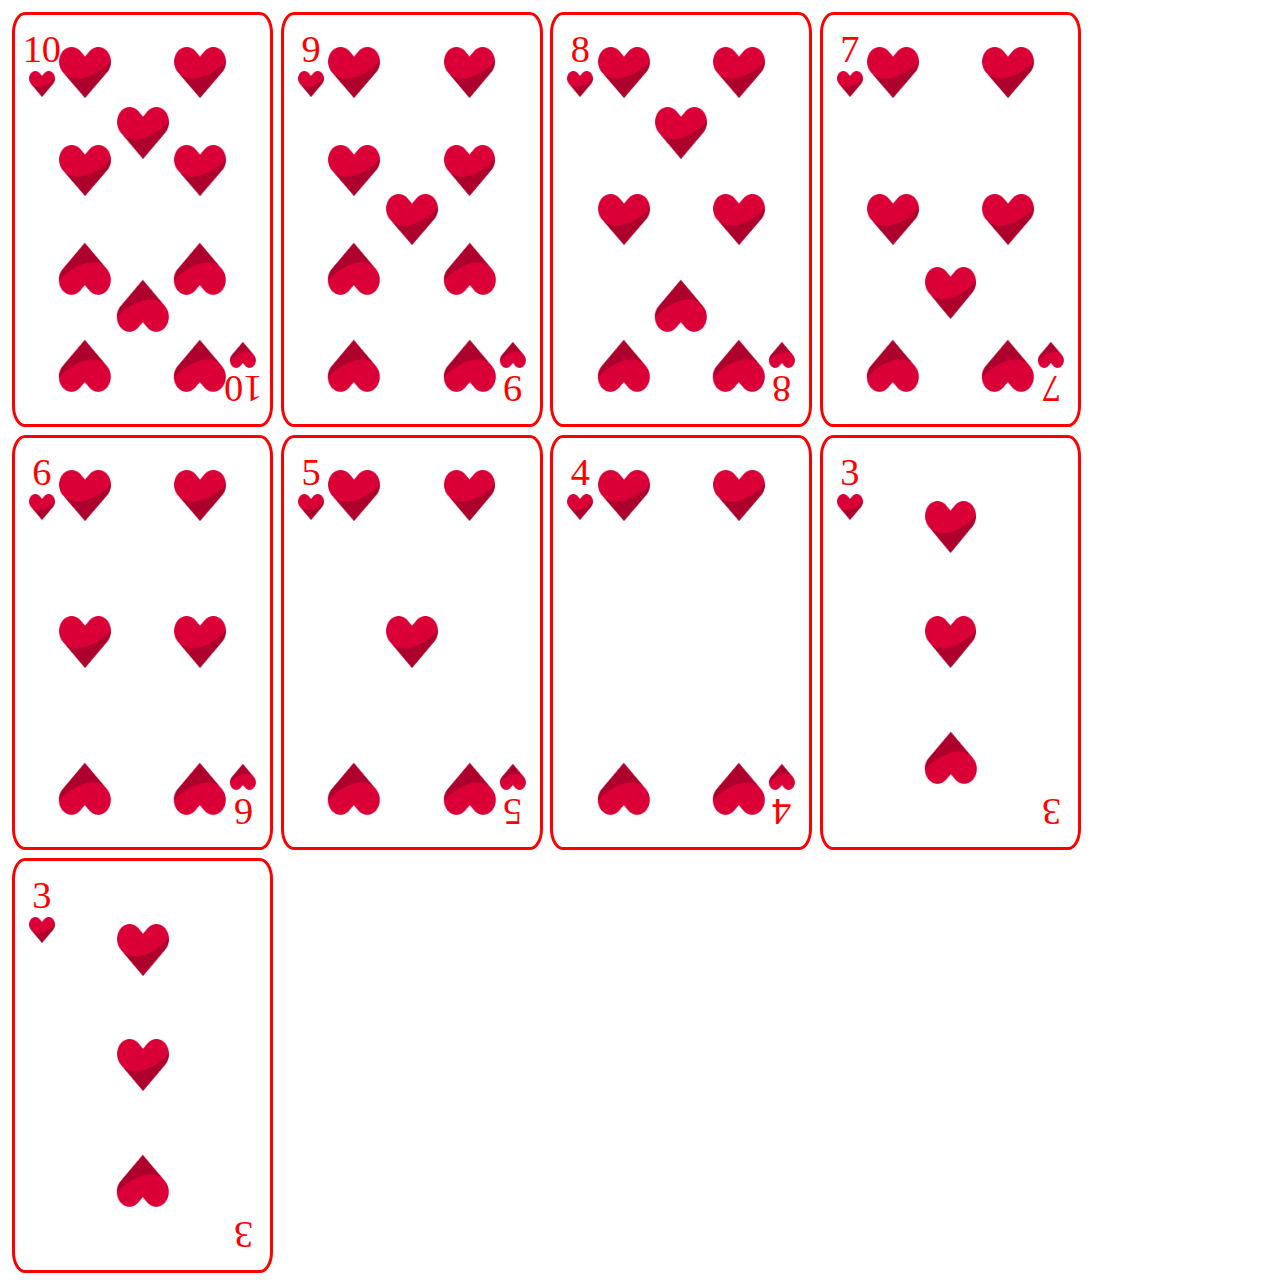
==== Index.html @ 8c47fc61 "first Commit" ====
<!DOCTYPE html>
<html lang="en">
  <head>
    <meta charset="UTF-8" />
    <meta name="viewport" content="width=device-width, initial-scale=1.0" />
    <link rel="stylesheet" href="Style.css" />
    <title>cartas</title>
  </head>
  <body>
    <section class="heartsuitSection">
      <section class="heartsuit10 cardContainer">
        <section class="firstColumn">
          <p class="cardNumber">10</p><img class="hearts" src="/images/hearts.png" alt="heart" />
        </section>
        <section class="secndColumn">
          <img class="hearts" src="/images/hearts.png" alt="heart" />
          <img class="hearts" src="/images/hearts.png" alt="heart" />
          <img class="hearts itensUpsideDown" src="/images/hearts.png" alt="heart" />
          <img class="hearts itensUpsideDown" src="/images/hearts.png" alt="heart" />
        </section>
        <section class="thirdColumn">
          <img class="hearts" src="/images/hearts.png" alt="heart" />
          <img class="hearts itensUpsideDown" src="/images/hearts.png" alt="heart" />
        </section>
        <section class="fourtColumn">
          <img class="hearts" src="/images/hearts.png" alt="heart" />
          <img class="hearts" src="/images/hearts.png" alt="heart" />
          <img class="hearts itensUpsideDown" src="/images/hearts.png" alt="heart" />
          <img class="hearts itensUpsideDown" src="/images/hearts.png" alt="heart" />
        </section>
        <section class="fifthColumn">
          <p class="cardNumber itensUpsideDown">10</p>  <img class="hearts itensUpsideDown" src="/images/hearts.png" alt="heart" />
        </section>
      </section>

      <section class="heartsuit9 cardContainer">
        <section class="firstColumn">
          <p class="cardNumber">9</p><img class="hearts" src="/images/hearts.png" alt="heart" />
        </section>
        <section class="secndColumn">
          <img class="hearts" src="/images/hearts.png" alt="heart" />
          <img class="hearts" src="/images/hearts.png" alt="heart" />
          <img class="hearts itensUpsideDown" src="/images/hearts.png" alt="heart" />
          <img class="hearts itensUpsideDown" src="/images/hearts.png" alt="heart" />
        </section>
        <section class="thirdColumn">
          <img class="hearts" src="/images/hearts.png" alt="heart" />
        </section>
        <section class="fourtColumn">
          <img class="hearts" src="/images/hearts.png" alt="heart" />
          <img class="hearts" src="/images/hearts.png" alt="heart" />
          <img class="hearts itensUpsideDown" src="/images/hearts.png" alt="heart" />
          <img class="hearts itensUpsideDown" src="/images/hearts.png" alt="heart" />
        </section>
        <section class="fifthColumn">
          <p class="cardNumber itensUpsideDown">9</p>
          <img class="hearts itensUpsideDown" src="/images/hearts.png" alt="heart" />
        </section>
      </section>

      <section class="heartsuit8 cardContainer">
        <section class="firstColumn">
          <p class="cardNumber">8</p><img class="hearts" src="/images/hearts.png" alt="heart" />
        </section>
        <section class="secndColumn">
          <img class="hearts" src="/images/hearts.png" alt="heart" />
          <img class="hearts" src="/images/hearts.png" alt="heart" />
          <img class="hearts itensUpsideDown" src="/images/hearts.png" alt="heart" />
        </section>
        <section class="thirdColumn">
          <img class="hearts" src="/images/hearts.png" alt="heart" />
          <img class="hearts itensUpsideDown" src="/images/hearts.png" alt="heart" />
        </section>
        <section class="fourtColumn">
          <img class="hearts" src="/images/hearts.png" alt="heart" />
          <img class="hearts" src="/images/hearts.png" alt="heart" />
          <img class="hearts itensUpsideDown" src="/images/hearts.png" alt="heart" />
        </section>
        <section class="fifthColumn">
          <p class="cardNumber itensUpsideDown">8</p>
          <img class="hearts itensUpsideDown" src="/images/hearts.png" alt="heart" />
        </section>
      </section>

      <section class="heartsuit7 cardContainer">
        <section class="firstColumn">
          <p class="cardNumber">7</p>
          <img class="hearts" src="/images/hearts.png" alt="heart" />
        </section>
        <section class="secndColumn">
          <img class="hearts" src="/images/hearts.png" alt="heart" />
          <img class="hearts" src="/images/hearts.png" alt="heart" />
          <img class="hearts itensUpsideDown" src="/images/hearts.png" alt="heart" />
        </section>
        <section class="thirdColumn">
          <div class="whiteSpacer"></div>
          <img class="hearts" src="/images/hearts.png" alt="heart" />
        </section>
        <section class="fourtColumn">
          <img class="hearts" src="/images/hearts.png" alt="heart" />
          <img class="hearts" src="/images/hearts.png" alt="heart" />
          <img class="hearts itensUpsideDown" src="/images/hearts.png" alt="heart" />
        </section>
        <section class="fifthColumn">
          <p class="cardNumber itensUpsideDown">7</p>
          <img class="hearts itensUpsideDown" src="/images/hearts.png" alt="heart" />
        </section>
      </section>

      <section class="heartsuit6 cardContainer">
        <section class="firstColumn">
          <p class="cardNumber">6</p>
          <img class="hearts" src="/images/hearts.png" alt="heart" />
        </section>
        <section class="secndColumn">
          <img class="hearts" src="/images/hearts.png" alt="heart" />
          <img class="hearts" src="/images/hearts.png" alt="heart" />
          <img class="hearts itensUpsideDown" src="/images/hearts.png" alt="heart" />
        </section>
        <section class="thirdColumn"></section>
        <section class="fourtColumn">
          <img class="hearts" src="/images/hearts.png" alt="heart" />
          <img class="hearts" src="/images/hearts.png" alt="heart" />
          <img class="hearts itensUpsideDown" src="/images/hearts.png" alt="heart" />
        </section>
        <section class="fifthColumn">
          <p class="cardNumber itensUpsideDown">6</p>
          <img class="hearts itensUpsideDown" src="/images/hearts.png" alt="heart" />
        </section>
      </section>

      <section class="heartsuit5 cardContainer">
        <section class="firstColumn">
          <p class="cardNumber">5</p>
          <img class="hearts" src="/images/hearts.png" alt="heart" />
        </section>
        <section class="secndColumn">
          <img class="hearts" src="/images/hearts.png" alt="heart" />
          <img class="hearts itensUpsideDown" src="/images/hearts.png" alt="heart" />
        </section>
        <section class="thirdColumn">
          <img class="hearts" src="/images/hearts.png" alt="heart" />
        </section>
        <section class="fourtColumn">
          <img class="hearts" src="/images/hearts.png" alt="heart" />
          <img class="hearts itensUpsideDown" src="/images/hearts.png" alt="heart" />
        </section>
        <section class="fifthColumn">
          <p class="cardNumber itensUpsideDown">5</p>
          <img class="hearts itensUpsideDown" src="/images/hearts.png" alt="heart" />
        </section>
      </section>

      <section class="heartsuit4 cardContainer">
        <section class="firstColumn">
          <p class="cardNumber">4</p>
          <img class="hearts" src="/images/hearts.png" alt="heart" />
        </section>
        <section class="secndColumn">
          <img class="hearts" src="/images/hearts.png" alt="heart" />
          <img class="hearts itensUpsideDown" src="/images/hearts.png" alt="heart" />
        </section>
        <section class="thirdColumn">
        </section>
        <section class="fourtColumn">
          <img class="hearts" src="/images/hearts.png" alt="heart" />
          <img class="hearts itensUpsideDown" src="/images/hearts.png" alt="heart" />
        </section>
        <section class="fifthColumn">
          <p class="cardNumber itensUpsideDown">4</p>
          <img class="hearts itensUpsideDown" src="/images/hearts.png" alt="heart" />
        </section>
      </section>

      <section class="heartsuit3 cardContainer">
        <section class="firstColumn">
          <p class="cardNumber">3</p>
          <img class="hearts" src="/images/hearts.png" alt="heart" />
        </section>
        <section class="secndColumn"></section>
        <section class="thirdColumn">
          <img class="hearts" src="/images/hearts.png" alt="heart" />
          <img class="hearts" src="/images/hearts.png" alt="heart" />
          <img class="hearts itensUpsideDown" src="/images/hearts.png" alt="heart" />
        </section>
        <section class="fourtColumn"></section>
        <section class="fifthColumn">
          <p class="cardNumber itensUpsideDown">3</p>
        </section>
      </section>

      <section class="heartsuit3.help cardContainer">

        <section class="firstColumn">
          <p class="cardNumber">3</p>
          <img class="hearts" src="/images/hearts.png" alt="heart" />
        </section>
        <section class="secndColumn"></section>
        <section class="thirdColumn">
          <img class="hearts" src="/images/hearts.png" alt="heart" />
          <img class="hearts" src="/images/hearts.png" alt="heart" />
          <img class="hearts itensUpsideDown" src="/images/hearts.png" alt="heart" />
        </section>
        <section class="fourtColumn"></section>
        <section class="fifthColumn">
          <p class="cardNumber itensUpsideDown">3</p>
        </section>






      </section>
      

    </section>
  </body>
</html>
---- Style.css ----
:root{
    --cartaHeight: 30vw;
    --cartaWidth: 18vw;
}

p.cardNumber{
    font-size: 3vw;
    color: red;
    margin: 0;
}


.hearts{
width: 90%;
}

.itensUpsideDown{
    transform: rotate(180deg);
}

.heartsuitSection{
    display: flex;
    flex-wrap: wrap;
}
.whiteSpacer{
    width: 90;
}

section.cardContainer{
    padding: 1%;
    display: flex;
    margin: 0.3vw;
    flex-direction: row;
    background-color: rgb(255, 255, 255);
    border: 3px solid red;
    height: var(--cartaHeight);
    width: var(--cartaWidth);
    border-radius: 5%;
}

.firstColumn{
    display: flex;
    align-items: center;
    flex-direction: column;
    height: var(--cartaHeight);
    width: 12.5%;
}

.secndColumn{
    display: flex;
    flex-direction: column;
    align-items: center;
    justify-content: space-between;
    align-self: center;
    height: 90%;
    width: 25%;
}
.thirdColumn{
    display: flex;
    align-items: center;
    flex-direction: column;
    justify-content: space-around;
    align-self: center;
    height: 90%;
    width: 25%;
}

.fourtColumn{
    display: flex;
    align-items: center;
    flex-direction: column;
    justify-content: space-between;
    align-self: center;
    height: 90%;
    width: 25%;
}
.fifthColumn{
    display: flex;
    align-items: center;
    flex-direction: column-reverse;
    
    width: 12.5%;
}
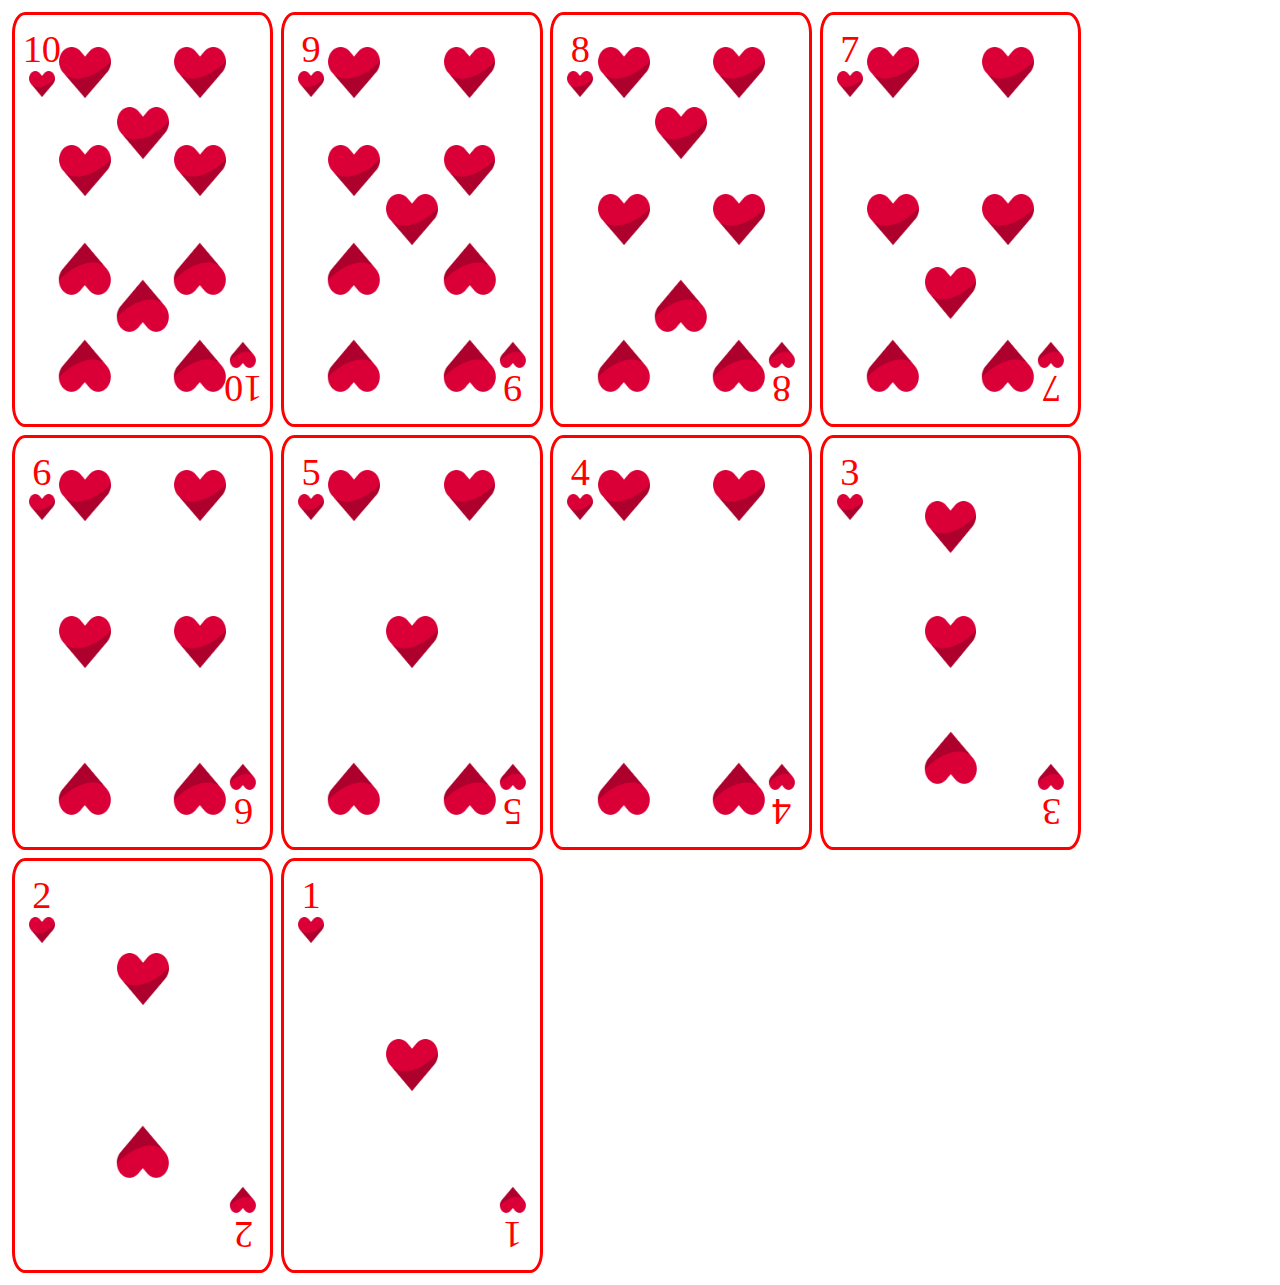
==== commit cc863f9e: "all herts number cards done" ====
--- a/Index.html
+++ b/Index.html
@@ -173,6 +173,7 @@
       </section>
 
       <section class="heartsuit3 cardContainer">
+
         <section class="firstColumn">
           <p class="cardNumber">3</p>
           <img class="hearts" src="/images/hearts.png" alt="heart" />
@@ -186,33 +187,43 @@
         <section class="fourtColumn"></section>
         <section class="fifthColumn">
           <p class="cardNumber itensUpsideDown">3</p>
-        </section>
-      </section>
-
-      <section class="heartsuit3.help cardContainer">
-
-        <section class="firstColumn">
-          <p class="cardNumber">3</p>
+          <img class="hearts itensUpsideDown" src="/images/hearts.png" alt="heart" />
+        </section>
+
+      </section>
+
+      <section class="heartsuit2 cardContainer">
+        <section class="firstColumn">
+          <p class="cardNumber">2</p>
           <img class="hearts" src="/images/hearts.png" alt="heart" />
         </section>
         <section class="secndColumn"></section>
         <section class="thirdColumn">
           <img class="hearts" src="/images/hearts.png" alt="heart" />
-          <img class="hearts" src="/images/hearts.png" alt="heart" />
           <img class="hearts itensUpsideDown" src="/images/hearts.png" alt="heart" />
         </section>
         <section class="fourtColumn"></section>
         <section class="fifthColumn">
-          <p class="cardNumber itensUpsideDown">3</p>
-        </section>
-
-
-
-
-
-
-      </section>
-      
+          <p class="cardNumber itensUpsideDown">2</p>
+          <img class="hearts itensUpsideDown" src="/images/hearts.png" alt="heart" />
+        </section>
+      </section>
+
+      <section class="heartsuit1 cardContainer">
+        <section class="firstColumn">
+          <p class="cardNumber">1</p>
+          <img class="hearts" src="/images/hearts.png" alt="heart" />
+        </section>
+        <section class="secndColumn"></section>
+        <section class="thirdColumn">
+          <img class="hearts" src="/images/hearts.png" alt="heart" />
+        </section>
+        <section class="fourtColumn"></section>
+        <section class="fifthColumn">
+          <p class="cardNumber itensUpsideDown">1</p>
+          <img class="hearts itensUpsideDown" src="/images/hearts.png" alt="heart" />
+        </section>
+      </section>
 
     </section>
   </body>
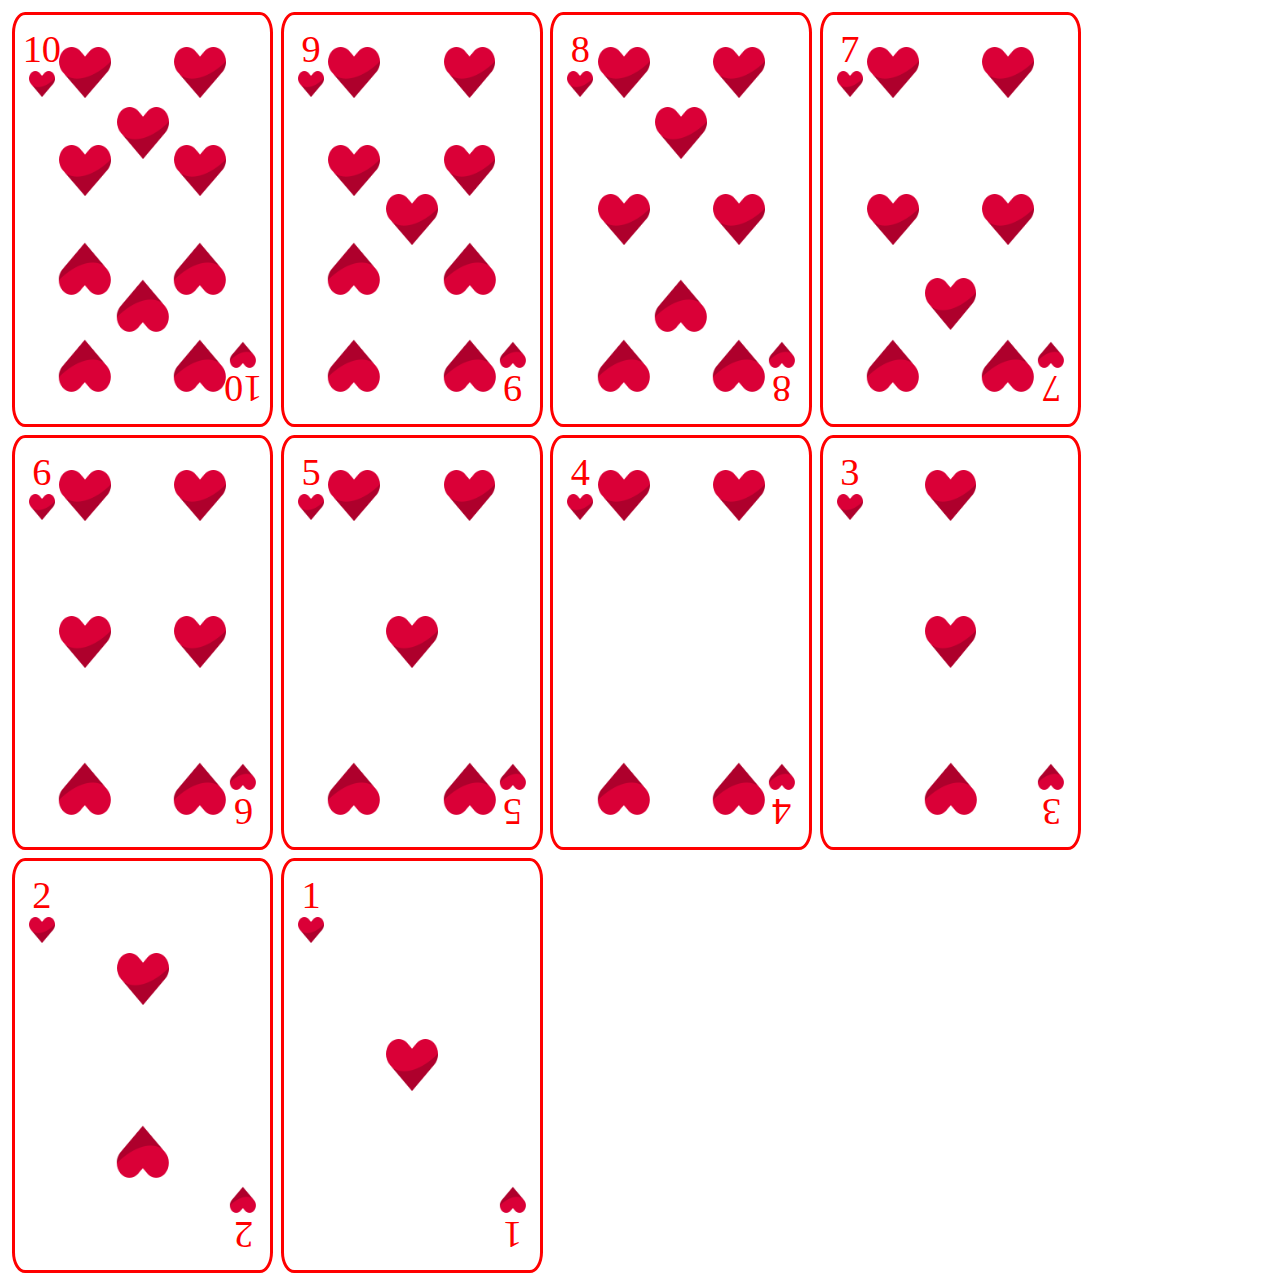
==== commit c383e357: "aplied data" ====
--- a/Index.html
+++ b/Index.html
@@ -93,8 +93,7 @@
           <img class="hearts itensUpsideDown" src="/images/hearts.png" alt="heart" />
         </section>
         <section class="thirdColumn">
-          <div class="whiteSpacer"></div>
-          <img class="hearts" src="/images/hearts.png" alt="heart" />
+          <img class="hearts" data-specialHeart="1" src="/images/hearts.png" alt="heart" />
         </section>
         <section class="fourtColumn">
           <img class="hearts" src="/images/hearts.png" alt="heart" />
@@ -179,7 +178,7 @@
           <img class="hearts" src="/images/hearts.png" alt="heart" />
         </section>
         <section class="secndColumn"></section>
-        <section class="thirdColumn">
+        <section class="thirdColumn" data-specialColumn="1">
           <img class="hearts" src="/images/hearts.png" alt="heart" />
           <img class="hearts" src="/images/hearts.png" alt="heart" />
           <img class="hearts itensUpsideDown" src="/images/hearts.png" alt="heart" />
--- a/Style.css
+++ b/Style.css
@@ -23,7 +23,8 @@
     flex-wrap: wrap;
 }
 .whiteSpacer{
-    width: 90;
+    width: 90%;
+    opacity: 0;
 }
 
 section.cardContainer{
@@ -55,6 +56,7 @@
     height: 90%;
     width: 25%;
 }
+
 .thirdColumn{
     display: flex;
     align-items: center;
@@ -63,6 +65,15 @@
     align-self: center;
     height: 90%;
     width: 25%;
+}
+section.thirdColumn>img[data-specialHeart="1"]{
+    position: relative;
+    top: 24.5%;
+}
+
+section[data-specialColumn="1"]{
+    display: flex;
+    justify-content: space-between;
 }
 
 .fourtColumn{
@@ -78,6 +89,5 @@
     display: flex;
     align-items: center;
     flex-direction: column-reverse;
-    
     width: 12.5%;
 }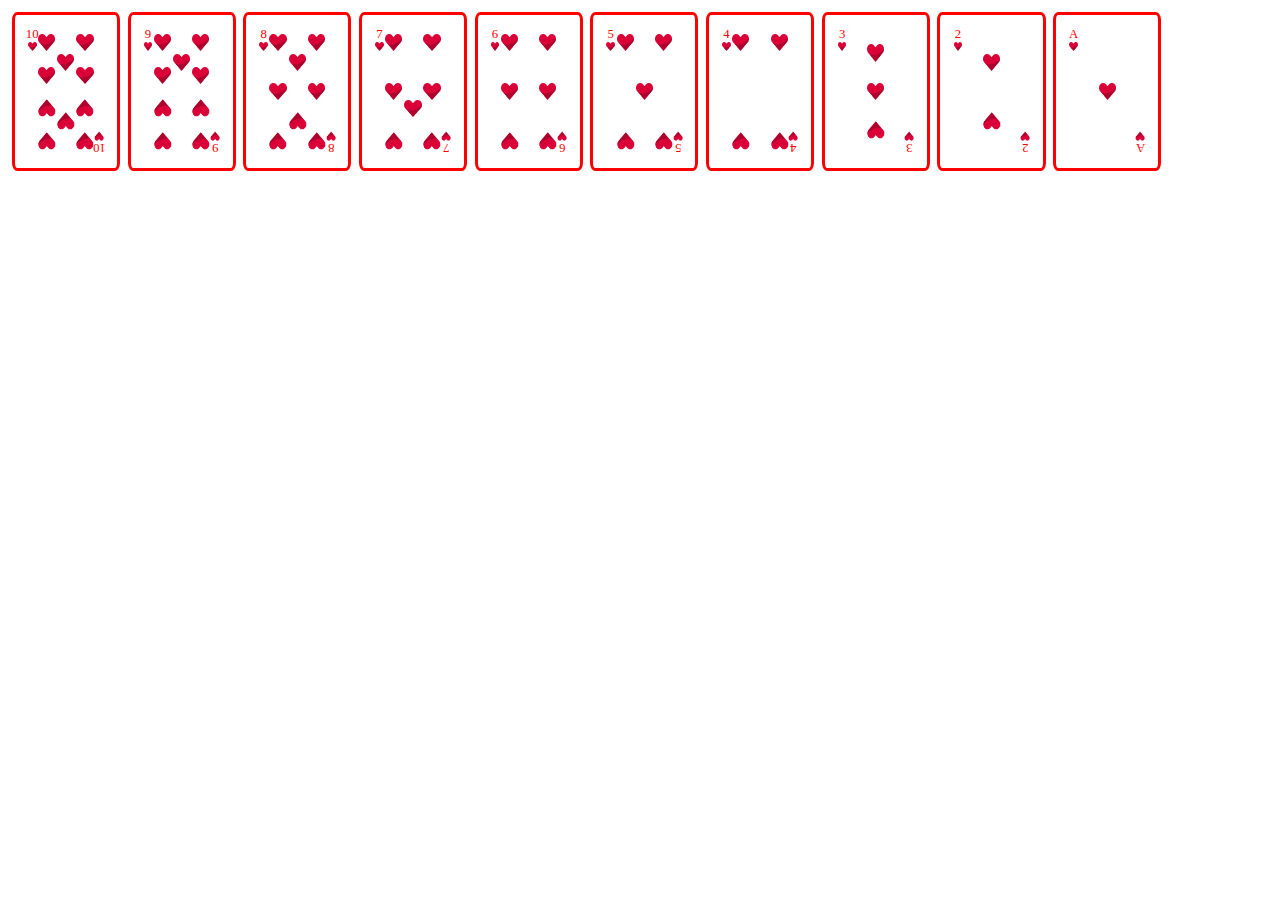
==== commit eea7a4b6: "no necessary -specialColumn removed" ====
--- a/Index.html
+++ b/Index.html
@@ -7,223 +7,220 @@
     <title>cartas</title>
   </head>
   <body>
-    <section class="heartsuitSection">
-      <section class="heartsuit10 cardContainer">
-        <section class="firstColumn">
+    <div class="heartsuitSection">
+      <div class="heartsuit10 cardContainer">
+        <div class="firstColumn">
           <p class="cardNumber">10</p><img class="hearts" src="/images/hearts.png" alt="heart" />
-        </section>
-        <section class="secndColumn">
-          <img class="hearts" src="/images/hearts.png" alt="heart" />
-          <img class="hearts" src="/images/hearts.png" alt="heart" />
-          <img class="hearts itensUpsideDown" src="/images/hearts.png" alt="heart" />
-          <img class="hearts itensUpsideDown" src="/images/hearts.png" alt="heart" />
-        </section>
-        <section class="thirdColumn">
-          <img class="hearts" src="/images/hearts.png" alt="heart" />
-          <img class="hearts itensUpsideDown" src="/images/hearts.png" alt="heart" />
-        </section>
-        <section class="fourtColumn">
-          <img class="hearts" src="/images/hearts.png" alt="heart" />
-          <img class="hearts" src="/images/hearts.png" alt="heart" />
-          <img class="hearts itensUpsideDown" src="/images/hearts.png" alt="heart" />
-          <img class="hearts itensUpsideDown" src="/images/hearts.png" alt="heart" />
-        </section>
-        <section class="fifthColumn">
+        </div>
+        <div class="secndColumn">
+          <img class="hearts" src="/images/hearts.png" alt="heart" />
+          <img class="hearts" src="/images/hearts.png" alt="heart" />
+          <img class="hearts itensUpsideDown" src="/images/hearts.png" alt="heart" />
+          <img class="hearts itensUpsideDown" src="/images/hearts.png" alt="heart" />
+        </div>
+        <div class="thirdColumn">
+          <img class="hearts" src="/images/hearts.png" alt="heart" />
+          <img class="hearts itensUpsideDown" src="/images/hearts.png" alt="heart" />
+        </div>
+        <div class="fourtColumn">
+          <img class="hearts" src="/images/hearts.png" alt="heart" />
+          <img class="hearts" src="/images/hearts.png" alt="heart" />
+          <img class="hearts itensUpsideDown" src="/images/hearts.png" alt="heart" />
+          <img class="hearts itensUpsideDown" src="/images/hearts.png" alt="heart" />
+        </div>
+        <div class="fifthColumn">
           <p class="cardNumber itensUpsideDown">10</p>  <img class="hearts itensUpsideDown" src="/images/hearts.png" alt="heart" />
-        </section>
-      </section>
-
-      <section class="heartsuit9 cardContainer">
-        <section class="firstColumn">
+        </div>
+      </div>
+
+      <div class="heartsuit9 cardContainer">
+        <div class="firstColumn">
           <p class="cardNumber">9</p><img class="hearts" src="/images/hearts.png" alt="heart" />
-        </section>
-        <section class="secndColumn">
-          <img class="hearts" src="/images/hearts.png" alt="heart" />
-          <img class="hearts" src="/images/hearts.png" alt="heart" />
-          <img class="hearts itensUpsideDown" src="/images/hearts.png" alt="heart" />
-          <img class="hearts itensUpsideDown" src="/images/hearts.png" alt="heart" />
-        </section>
-        <section class="thirdColumn">
-          <img class="hearts" src="/images/hearts.png" alt="heart" />
-        </section>
-        <section class="fourtColumn">
-          <img class="hearts" src="/images/hearts.png" alt="heart" />
-          <img class="hearts" src="/images/hearts.png" alt="heart" />
-          <img class="hearts itensUpsideDown" src="/images/hearts.png" alt="heart" />
-          <img class="hearts itensUpsideDown" src="/images/hearts.png" alt="heart" />
-        </section>
-        <section class="fifthColumn">
+        </div>
+        <div class="secndColumn">
+          <img class="hearts" src="/images/hearts.png" alt="heart" />
+          <img class="hearts" src="/images/hearts.png" alt="heart" />
+          <img class="hearts itensUpsideDown" src="/images/hearts.png" alt="heart" />
+          <img class="hearts itensUpsideDown" src="/images/hearts.png" alt="heart" />
+        </div>
+        <div class="thirdColumn">
+          <img class="hearts" data-specialHeart="2" src="/images/hearts.png" alt="heart" />
+        </div>
+        <div class="fourtColumn">
+          <img class="hearts" src="/images/hearts.png" alt="heart" />
+          <img class="hearts" src="/images/hearts.png" alt="heart" />
+          <img class="hearts itensUpsideDown" src="/images/hearts.png" alt="heart" />
+          <img class="hearts itensUpsideDown" src="/images/hearts.png" alt="heart" />
+        </div>
+        <div class="fifthColumn">
           <p class="cardNumber itensUpsideDown">9</p>
           <img class="hearts itensUpsideDown" src="/images/hearts.png" alt="heart" />
-        </section>
-      </section>
-
-      <section class="heartsuit8 cardContainer">
-        <section class="firstColumn">
+        </div>
+      </div>
+
+      <div class="heartsuit8 cardContainer">
+        <div class="firstColumn">
           <p class="cardNumber">8</p><img class="hearts" src="/images/hearts.png" alt="heart" />
-        </section>
-        <section class="secndColumn">
-          <img class="hearts" src="/images/hearts.png" alt="heart" />
-          <img class="hearts" src="/images/hearts.png" alt="heart" />
-          <img class="hearts itensUpsideDown" src="/images/hearts.png" alt="heart" />
-        </section>
-        <section class="thirdColumn">
-          <img class="hearts" src="/images/hearts.png" alt="heart" />
-          <img class="hearts itensUpsideDown" src="/images/hearts.png" alt="heart" />
-        </section>
-        <section class="fourtColumn">
-          <img class="hearts" src="/images/hearts.png" alt="heart" />
-          <img class="hearts" src="/images/hearts.png" alt="heart" />
-          <img class="hearts itensUpsideDown" src="/images/hearts.png" alt="heart" />
-        </section>
-        <section class="fifthColumn">
+        </div>
+        <div class="secndColumn">
+          <img class="hearts" src="/images/hearts.png" alt="heart" />
+          <img class="hearts" src="/images/hearts.png" alt="heart" />
+          <img class="hearts itensUpsideDown" src="/images/hearts.png" alt="heart" />
+        </div>
+        <div class="thirdColumn">
+          <img class="hearts" src="/images/hearts.png" alt="heart" />
+          <img class="hearts itensUpsideDown" src="/images/hearts.png" alt="heart" />
+        </div>
+        <div class="fourtColumn">
+          <img class="hearts" src="/images/hearts.png" alt="heart" />
+          <img class="hearts" src="/images/hearts.png" alt="heart" />
+          <img class="hearts itensUpsideDown" src="/images/hearts.png" alt="heart" />
+        </div>
+        <div class="fifthColumn">
           <p class="cardNumber itensUpsideDown">8</p>
           <img class="hearts itensUpsideDown" src="/images/hearts.png" alt="heart" />
-        </section>
-      </section>
-
-      <section class="heartsuit7 cardContainer">
-        <section class="firstColumn">
+        </div>
+      </div>
+
+      <div class="heartsuit7 cardContainer">
+        <div class="firstColumn">
           <p class="cardNumber">7</p>
           <img class="hearts" src="/images/hearts.png" alt="heart" />
-        </section>
-        <section class="secndColumn">
-          <img class="hearts" src="/images/hearts.png" alt="heart" />
-          <img class="hearts" src="/images/hearts.png" alt="heart" />
-          <img class="hearts itensUpsideDown" src="/images/hearts.png" alt="heart" />
-        </section>
-        <section class="thirdColumn">
+        </div>
+        <div class="secndColumn">
+          <img class="hearts" src="/images/hearts.png" alt="heart" />
+          <img class="hearts" src="/images/hearts.png" alt="heart" />
+          <img class="hearts itensUpsideDown" src="/images/hearts.png" alt="heart" />
+        </div>
+        <div class="thirdColumn">
           <img class="hearts" data-specialHeart="1" src="/images/hearts.png" alt="heart" />
-        </section>
-        <section class="fourtColumn">
-          <img class="hearts" src="/images/hearts.png" alt="heart" />
-          <img class="hearts" src="/images/hearts.png" alt="heart" />
-          <img class="hearts itensUpsideDown" src="/images/hearts.png" alt="heart" />
-        </section>
-        <section class="fifthColumn">
+        </div>
+        <div class="fourtColumn">
+          <img class="hearts" src="/images/hearts.png" alt="heart" />
+          <img class="hearts" src="/images/hearts.png" alt="heart" />
+          <img class="hearts itensUpsideDown" src="/images/hearts.png" alt="heart" />
+        </div>
+        <div class="fifthColumn">
           <p class="cardNumber itensUpsideDown">7</p>
           <img class="hearts itensUpsideDown" src="/images/hearts.png" alt="heart" />
-        </section>
-      </section>
-
-      <section class="heartsuit6 cardContainer">
-        <section class="firstColumn">
+        </div>
+      </div>
+
+      <div class="heartsuit6 cardContainer">
+        <div class="firstColumn">
           <p class="cardNumber">6</p>
           <img class="hearts" src="/images/hearts.png" alt="heart" />
-        </section>
-        <section class="secndColumn">
-          <img class="hearts" src="/images/hearts.png" alt="heart" />
-          <img class="hearts" src="/images/hearts.png" alt="heart" />
-          <img class="hearts itensUpsideDown" src="/images/hearts.png" alt="heart" />
-        </section>
-        <section class="thirdColumn"></section>
-        <section class="fourtColumn">
-          <img class="hearts" src="/images/hearts.png" alt="heart" />
-          <img class="hearts" src="/images/hearts.png" alt="heart" />
-          <img class="hearts itensUpsideDown" src="/images/hearts.png" alt="heart" />
-        </section>
-        <section class="fifthColumn">
+        </div>
+        <div class="secndColumn">
+          <img class="hearts" src="/images/hearts.png" alt="heart" />
+          <img class="hearts" src="/images/hearts.png" alt="heart" />
+          <img class="hearts itensUpsideDown" src="/images/hearts.png" alt="heart" />
+        </div>
+        <div class="thirdColumn"></div>
+        <div class="fourtColumn">
+          <img class="hearts" src="/images/hearts.png" alt="heart" />
+          <img class="hearts" src="/images/hearts.png" alt="heart" />
+          <img class="hearts itensUpsideDown" src="/images/hearts.png" alt="heart" />
+        </div>
+        <div class="fifthColumn">
           <p class="cardNumber itensUpsideDown">6</p>
           <img class="hearts itensUpsideDown" src="/images/hearts.png" alt="heart" />
-        </section>
-      </section>
-
-      <section class="heartsuit5 cardContainer">
-        <section class="firstColumn">
+        </div>
+      </div>
+
+      <div class="heartsuit5 cardContainer">
+        <div class="firstColumn">
           <p class="cardNumber">5</p>
           <img class="hearts" src="/images/hearts.png" alt="heart" />
-        </section>
-        <section class="secndColumn">
-          <img class="hearts" src="/images/hearts.png" alt="heart" />
-          <img class="hearts itensUpsideDown" src="/images/hearts.png" alt="heart" />
-        </section>
-        <section class="thirdColumn">
-          <img class="hearts" src="/images/hearts.png" alt="heart" />
-        </section>
-        <section class="fourtColumn">
-          <img class="hearts" src="/images/hearts.png" alt="heart" />
-          <img class="hearts itensUpsideDown" src="/images/hearts.png" alt="heart" />
-        </section>
-        <section class="fifthColumn">
+        </div>
+        <div class="secndColumn">
+          <img class="hearts" src="/images/hearts.png" alt="heart" />
+          <img class="hearts itensUpsideDown" src="/images/hearts.png" alt="heart" />
+        </div>
+        <div class="thirdColumn">
+          <img class="hearts" src="/images/hearts.png" alt="heart" />
+        </div>
+        <div class="fourtColumn">
+          <img class="hearts" src="/images/hearts.png" alt="heart" />
+          <img class="hearts itensUpsideDown" src="/images/hearts.png" alt="heart" />
+        </div>
+        <div class="fifthColumn">
           <p class="cardNumber itensUpsideDown">5</p>
           <img class="hearts itensUpsideDown" src="/images/hearts.png" alt="heart" />
-        </section>
-      </section>
-
-      <section class="heartsuit4 cardContainer">
-        <section class="firstColumn">
+        </div>
+      </div>
+
+      <div class="heartsuit4 cardContainer">
+        <div class="firstColumn">
           <p class="cardNumber">4</p>
           <img class="hearts" src="/images/hearts.png" alt="heart" />
-        </section>
-        <section class="secndColumn">
-          <img class="hearts" src="/images/hearts.png" alt="heart" />
-          <img class="hearts itensUpsideDown" src="/images/hearts.png" alt="heart" />
-        </section>
-        <section class="thirdColumn">
-        </section>
-        <section class="fourtColumn">
-          <img class="hearts" src="/images/hearts.png" alt="heart" />
-          <img class="hearts itensUpsideDown" src="/images/hearts.png" alt="heart" />
-        </section>
-        <section class="fifthColumn">
+        </div>
+        <div class="secndColumn">
+          <img class="hearts" src="/images/hearts.png" alt="heart" />
+          <img class="hearts itensUpsideDown" src="/images/hearts.png" alt="heart" />
+        </div>
+        <div class="thirdColumn"></div>
+        <div class="fourtColumn">
+          <img class="hearts" src="/images/hearts.png" alt="heart" />
+          <img class="hearts itensUpsideDown" src="/images/hearts.png" alt="heart" />
+        </div>
+        <div class="fifthColumn">
           <p class="cardNumber itensUpsideDown">4</p>
           <img class="hearts itensUpsideDown" src="/images/hearts.png" alt="heart" />
-        </section>
-      </section>
-
-      <section class="heartsuit3 cardContainer">
-
-        <section class="firstColumn">
+        </div>
+      </div>
+
+      <div class="heartsuit3 cardContainer">
+        <div class="firstColumn">
           <p class="cardNumber">3</p>
           <img class="hearts" src="/images/hearts.png" alt="heart" />
-        </section>
-        <section class="secndColumn"></section>
-        <section class="thirdColumn" data-specialColumn="1">
-          <img class="hearts" src="/images/hearts.png" alt="heart" />
-          <img class="hearts" src="/images/hearts.png" alt="heart" />
-          <img class="hearts itensUpsideDown" src="/images/hearts.png" alt="heart" />
-        </section>
-        <section class="fourtColumn"></section>
-        <section class="fifthColumn">
+        </div>
+        
+        <div class="secndColumn"></div>
+        <div class="thirdColumn">
+          <img class="hearts" src="/images/hearts.png" alt="heart" />
+          <img class="hearts" src="/images/hearts.png" alt="heart" />
+          <img class="hearts itensUpsideDown" src="/images/hearts.png" alt="heart" />
+        </div>
+        <div class="fourtColumn"></div>
+        <div class="fifthColumn">
           <p class="cardNumber itensUpsideDown">3</p>
           <img class="hearts itensUpsideDown" src="/images/hearts.png" alt="heart" />
-        </section>
-
-      </section>
-
-      <section class="heartsuit2 cardContainer">
-        <section class="firstColumn">
+        </div>
+      </div>
+
+      <div class="heartsuit2 cardContainer">
+        <div class="firstColumn">
           <p class="cardNumber">2</p>
           <img class="hearts" src="/images/hearts.png" alt="heart" />
-        </section>
-        <section class="secndColumn"></section>
-        <section class="thirdColumn">
-          <img class="hearts" src="/images/hearts.png" alt="heart" />
-          <img class="hearts itensUpsideDown" src="/images/hearts.png" alt="heart" />
-        </section>
-        <section class="fourtColumn"></section>
-        <section class="fifthColumn">
+        </div>
+        <div class="secndColumn"></div>
+        <div class="thirdColumn">
+          <img class="hearts" src="/images/hearts.png" alt="heart" />
+          <img class="hearts itensUpsideDown" src="/images/hearts.png" alt="heart" />
+        </div>
+        <div class="fourtColumn"></div>
+        <div class="fifthColumn">
           <p class="cardNumber itensUpsideDown">2</p>
           <img class="hearts itensUpsideDown" src="/images/hearts.png" alt="heart" />
-        </section>
-      </section>
-
-      <section class="heartsuit1 cardContainer">
-        <section class="firstColumn">
-          <p class="cardNumber">1</p>
-          <img class="hearts" src="/images/hearts.png" alt="heart" />
-        </section>
-        <section class="secndColumn"></section>
-        <section class="thirdColumn">
-          <img class="hearts" src="/images/hearts.png" alt="heart" />
-        </section>
-        <section class="fourtColumn"></section>
-        <section class="fifthColumn">
-          <p class="cardNumber itensUpsideDown">1</p>
-          <img class="hearts itensUpsideDown" src="/images/hearts.png" alt="heart" />
-        </section>
-      </section>
-
-    </section>
+        </div>
+      </div>
+
+      <div class="heartsuit1 cardContainer">
+        <div class="firstColumn">
+          <p class="cardNumber">A</p>
+          <img class="hearts" src="/images/hearts.png" alt="heart" />
+        </div>
+        <div class="secndColumn"></div>
+        <div class="thirdColumn">
+          <img class="hearts" src="/images/hearts.png" alt="heart" />
+        </div>
+        <div class="fourtColumn"></div>
+        <div class="fifthColumn">
+          <p class="cardNumber itensUpsideDown">A</p>
+          <img class="hearts itensUpsideDown" src="/images/hearts.png" alt="heart" />
+        </div>
+      </div>
+    </div>
   </body>
 </html>--- a/Style.css
+++ b/Style.css
@@ -1,10 +1,17 @@
 :root{
-    --cartaHeight: 30vw;
-    --cartaWidth: 18vw;
+    /*
+    antes 15
+    e 9
+    */
+    --cartaHeight: 10vw;
+    --cartaWidth: 6vw;
+    --firstAndLastCardColumnWidth:12.5%;
+    --cardMidleColumns: 25%;
+    --cardMidleColumnsHeight:90%;
 }
 
 p.cardNumber{
-    font-size: 3vw;
+    font-size: calc(var(--cartaWidth) / 6);
     color: red;
     margin: 0;
 }
@@ -22,29 +29,27 @@
     display: flex;
     flex-wrap: wrap;
 }
-.whiteSpacer{
-    width: 90%;
-    opacity: 0;
-}
 
-section.cardContainer{
+.cardContainer{
     padding: 1%;
     display: flex;
     margin: 0.3vw;
     flex-direction: row;
     background-color: rgb(255, 255, 255);
-    border: 3px solid red;
+    border: 3px solid red; 
     height: var(--cartaHeight);
     width: var(--cartaWidth);
     border-radius: 5%;
 }
 
+
+
 .firstColumn{
     display: flex;
+    flex-direction: column;
     align-items: center;
-    flex-direction: column;
     height: var(--cartaHeight);
-    width: 12.5%;
+    width: var(--firstAndLastCardColumnWidth);
 }
 
 .secndColumn{
@@ -53,41 +58,43 @@
     align-items: center;
     justify-content: space-between;
     align-self: center;
-    height: 90%;
-    width: 25%;
+    height: var(--cardMidleColumnsHeight);
+    width: var(--cardMidleColumns);
 }
 
 .thirdColumn{
     display: flex;
+    flex-direction: column;
     align-items: center;
-    flex-direction: column;
     justify-content: space-around;
     align-self: center;
-    height: 90%;
-    width: 25%;
-}
-section.thirdColumn>img[data-specialHeart="1"]{
-    position: relative;
-    top: 24.5%;
+    height: var(--cardMidleColumnsHeight);
+    width: var(--cardMidleColumns);
 }
 
-section[data-specialColumn="1"]{
-    display: flex;
-    justify-content: space-between;
+
+img[data-specialHeart="1"]{
+    position: relative;
+    top: 15%;
+}
+
+img[data-specialHeart="2"]{
+    position: relative;
+    bottom: 25%;
 }
 
 .fourtColumn{
     display: flex;
+    flex-direction: column;
     align-items: center;
-    flex-direction: column;
     justify-content: space-between;
     align-self: center;
-    height: 90%;
-    width: 25%;
+    height: var(--cardMidleColumnsHeight);
+    width: var(--cardMidleColumns);
 }
 .fifthColumn{
     display: flex;
+    flex-direction: column-reverse;
     align-items: center;
-    flex-direction: column-reverse;
-    width: 12.5%;
+    width: var(--firstAndLastCardColumnWidth);
 }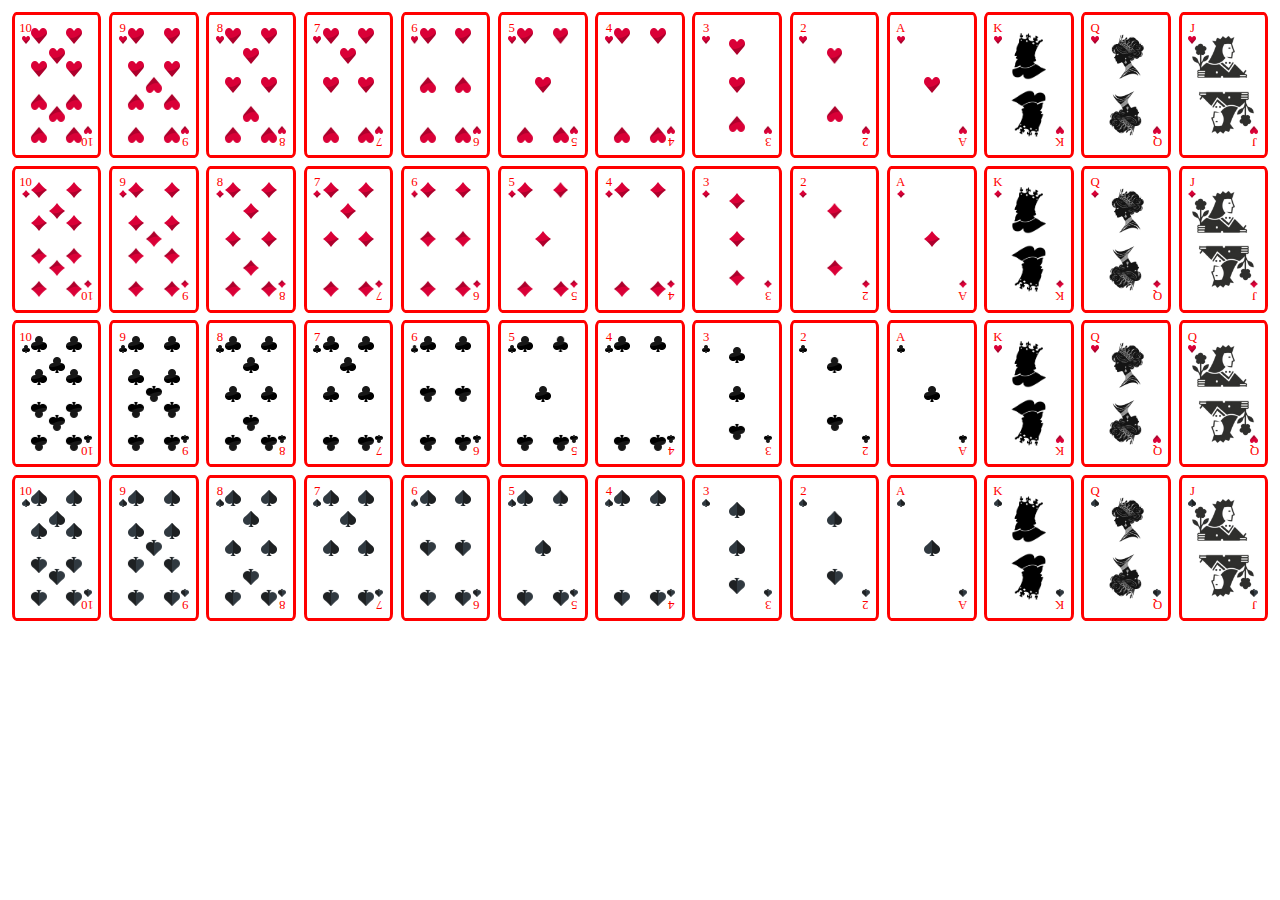
==== commit afce3445: "deck Shufled and splited in text" ====
--- a/Index.html
+++ b/Index.html
@@ -4,223 +4,1077 @@
     <meta charset="UTF-8" />
     <meta name="viewport" content="width=device-width, initial-scale=1.0" />
     <link rel="stylesheet" href="Style.css" />
+    
     <title>cartas</title>
   </head>
   <body>
-    <div class="heartsuitSection">
+    <div class="heartsuit">
       <div class="heartsuit10 cardContainer">
-        <div class="firstColumn">
+        <div class="card-column-small">
           <p class="cardNumber">10</p><img class="hearts" src="/images/hearts.png" alt="heart" />
         </div>
-        <div class="secndColumn">
-          <img class="hearts" src="/images/hearts.png" alt="heart" />
-          <img class="hearts" src="/images/hearts.png" alt="heart" />
-          <img class="hearts itensUpsideDown" src="/images/hearts.png" alt="heart" />
-          <img class="hearts itensUpsideDown" src="/images/hearts.png" alt="heart" />
-        </div>
-        <div class="thirdColumn">
-          <img class="hearts" src="/images/hearts.png" alt="heart" />
-          <img class="hearts itensUpsideDown" src="/images/hearts.png" alt="heart" />
-        </div>
-        <div class="fourtColumn">
-          <img class="hearts" src="/images/hearts.png" alt="heart" />
-          <img class="hearts" src="/images/hearts.png" alt="heart" />
-          <img class="hearts itensUpsideDown" src="/images/hearts.png" alt="heart" />
-          <img class="hearts itensUpsideDown" src="/images/hearts.png" alt="heart" />
-        </div>
-        <div class="fifthColumn">
+        <div class="card-column-medium">
+          <img class="hearts" src="/images/hearts.png" alt="heart" />
+          <img class="hearts" src="/images/hearts.png" alt="heart" />
+          <img class="hearts itensUpsideDown" src="/images/hearts.png" alt="heart" />
+          <img class="hearts itensUpsideDown" src="/images/hearts.png" alt="heart" />
+        </div>
+        <div class="card-column-middle">
+          <img class="hearts" src="/images/hearts.png" alt="heart" />
+          <img class="hearts itensUpsideDown" src="/images/hearts.png" alt="heart" />
+        </div>
+        <div class="card-column-medium">
+          <img class="hearts" src="/images/hearts.png" alt="heart" />
+          <img class="hearts" src="/images/hearts.png" alt="heart" />
+          <img class="hearts itensUpsideDown" src="/images/hearts.png" alt="heart" />
+          <img class="hearts itensUpsideDown" src="/images/hearts.png" alt="heart" />
+        </div>
+        <div class="card-column-small Column-reversed">
           <p class="cardNumber itensUpsideDown">10</p>  <img class="hearts itensUpsideDown" src="/images/hearts.png" alt="heart" />
         </div>
       </div>
 
       <div class="heartsuit9 cardContainer">
-        <div class="firstColumn">
+        <div class="card-column-small">
           <p class="cardNumber">9</p><img class="hearts" src="/images/hearts.png" alt="heart" />
         </div>
-        <div class="secndColumn">
-          <img class="hearts" src="/images/hearts.png" alt="heart" />
-          <img class="hearts" src="/images/hearts.png" alt="heart" />
-          <img class="hearts itensUpsideDown" src="/images/hearts.png" alt="heart" />
-          <img class="hearts itensUpsideDown" src="/images/hearts.png" alt="heart" />
-        </div>
-        <div class="thirdColumn">
-          <img class="hearts" data-specialHeart="2" src="/images/hearts.png" alt="heart" />
-        </div>
-        <div class="fourtColumn">
-          <img class="hearts" src="/images/hearts.png" alt="heart" />
-          <img class="hearts" src="/images/hearts.png" alt="heart" />
-          <img class="hearts itensUpsideDown" src="/images/hearts.png" alt="heart" />
-          <img class="hearts itensUpsideDown" src="/images/hearts.png" alt="heart" />
-        </div>
-        <div class="fifthColumn">
+        <div class="card-column-medium">
+          <img class="hearts" src="/images/hearts.png" alt="heart" />
+          <img class="hearts" src="/images/hearts.png" alt="heart" />
+          <img class="hearts itensUpsideDown" src="/images/hearts.png" alt="heart" />
+          <img class="hearts itensUpsideDown" src="/images/hearts.png" alt="heart" />
+        </div>
+        <div class="card-column-middle">
+          <img class="hearts itensUpsideDown" src="/images/hearts.png" alt="heart" />
+        </div>
+        <div class="card-column-medium">
+          <img class="hearts" src="/images/hearts.png" alt="heart" />
+          <img class="hearts" src="/images/hearts.png" alt="heart" />
+          <img class="hearts itensUpsideDown" src="/images/hearts.png" alt="heart" />
+          <img class="hearts itensUpsideDown" src="/images/hearts.png" alt="heart" />
+        </div>
+        <div class="card-column-small Column-reversed">
           <p class="cardNumber itensUpsideDown">9</p>
           <img class="hearts itensUpsideDown" src="/images/hearts.png" alt="heart" />
         </div>
       </div>
 
       <div class="heartsuit8 cardContainer">
-        <div class="firstColumn">
+        <div class="card-column-small">
           <p class="cardNumber">8</p><img class="hearts" src="/images/hearts.png" alt="heart" />
         </div>
-        <div class="secndColumn">
-          <img class="hearts" src="/images/hearts.png" alt="heart" />
-          <img class="hearts" src="/images/hearts.png" alt="heart" />
-          <img class="hearts itensUpsideDown" src="/images/hearts.png" alt="heart" />
-        </div>
-        <div class="thirdColumn">
-          <img class="hearts" src="/images/hearts.png" alt="heart" />
-          <img class="hearts itensUpsideDown" src="/images/hearts.png" alt="heart" />
-        </div>
-        <div class="fourtColumn">
-          <img class="hearts" src="/images/hearts.png" alt="heart" />
-          <img class="hearts" src="/images/hearts.png" alt="heart" />
-          <img class="hearts itensUpsideDown" src="/images/hearts.png" alt="heart" />
-        </div>
-        <div class="fifthColumn">
+        <div class="card-column-medium">
+          <img class="hearts" src="/images/hearts.png" alt="heart" />
+          <img class="hearts" src="/images/hearts.png" alt="heart" />
+          <img class="hearts itensUpsideDown" src="/images/hearts.png" alt="heart" />
+        </div>
+        <div class="card-column-middle">
+          <img class="hearts" src="/images/hearts.png" alt="heart" />
+          <img class="hearts itensUpsideDown" src="/images/hearts.png" alt="heart" />
+        </div>
+        <div class="card-column-medium">
+          <img class="hearts" src="/images/hearts.png" alt="heart" />
+          <img class="hearts" src="/images/hearts.png" alt="heart" />
+          <img class="hearts itensUpsideDown" src="/images/hearts.png" alt="heart" />
+        </div>
+        <div class="card-column-small Column-reversed">
           <p class="cardNumber itensUpsideDown">8</p>
           <img class="hearts itensUpsideDown" src="/images/hearts.png" alt="heart" />
         </div>
       </div>
 
       <div class="heartsuit7 cardContainer">
-        <div class="firstColumn">
+        <div class="card-column-small">
           <p class="cardNumber">7</p>
           <img class="hearts" src="/images/hearts.png" alt="heart" />
         </div>
-        <div class="secndColumn">
-          <img class="hearts" src="/images/hearts.png" alt="heart" />
-          <img class="hearts" src="/images/hearts.png" alt="heart" />
-          <img class="hearts itensUpsideDown" src="/images/hearts.png" alt="heart" />
-        </div>
-        <div class="thirdColumn">
+        <div class="card-column-medium">
+          <img class="hearts" src="/images/hearts.png" alt="heart" />
+          <img class="hearts" src="/images/hearts.png" alt="heart" />
+          <img class="hearts itensUpsideDown" src="/images/hearts.png" alt="heart" />
+        </div>
+        <div class="card-column-middle">
           <img class="hearts" data-specialHeart="1" src="/images/hearts.png" alt="heart" />
         </div>
-        <div class="fourtColumn">
-          <img class="hearts" src="/images/hearts.png" alt="heart" />
-          <img class="hearts" src="/images/hearts.png" alt="heart" />
-          <img class="hearts itensUpsideDown" src="/images/hearts.png" alt="heart" />
-        </div>
-        <div class="fifthColumn">
+        <div class="card-column-medium">
+          <img class="hearts" src="/images/hearts.png" alt="heart" />
+          <img class="hearts" src="/images/hearts.png" alt="heart" />
+          <img class="hearts itensUpsideDown" src="/images/hearts.png" alt="heart" />
+        </div>
+        <div class="card-column-small Column-reversed">
           <p class="cardNumber itensUpsideDown">7</p>
           <img class="hearts itensUpsideDown" src="/images/hearts.png" alt="heart" />
         </div>
       </div>
 
       <div class="heartsuit6 cardContainer">
-        <div class="firstColumn">
+        <div class="card-column-small">
           <p class="cardNumber">6</p>
           <img class="hearts" src="/images/hearts.png" alt="heart" />
         </div>
-        <div class="secndColumn">
-          <img class="hearts" src="/images/hearts.png" alt="heart" />
-          <img class="hearts" src="/images/hearts.png" alt="heart" />
-          <img class="hearts itensUpsideDown" src="/images/hearts.png" alt="heart" />
-        </div>
-        <div class="thirdColumn"></div>
-        <div class="fourtColumn">
-          <img class="hearts" src="/images/hearts.png" alt="heart" />
-          <img class="hearts" src="/images/hearts.png" alt="heart" />
-          <img class="hearts itensUpsideDown" src="/images/hearts.png" alt="heart" />
-        </div>
-        <div class="fifthColumn">
+        <div class="card-column-medium">
+          <img class="hearts" src="/images/hearts.png" alt="heart" />
+          <img class="hearts itensUpsideDown" src="/images/hearts.png" alt="heart" />
+          <img class="hearts itensUpsideDown" src="/images/hearts.png" alt="heart" />
+        </div>
+        <div class="card-column-middle"></div>
+        <div class="card-column-medium">
+          <img class="hearts" src="/images/hearts.png" alt="heart" />
+          <img class="hearts itensUpsideDown" src="/images/hearts.png" alt="heart" />
+          <img class="hearts itensUpsideDown" src="/images/hearts.png" alt="heart" />
+        </div>
+        <div class="card-column-small Column-reversed">
           <p class="cardNumber itensUpsideDown">6</p>
           <img class="hearts itensUpsideDown" src="/images/hearts.png" alt="heart" />
         </div>
       </div>
 
       <div class="heartsuit5 cardContainer">
-        <div class="firstColumn">
+        <div class="card-column-small">
           <p class="cardNumber">5</p>
           <img class="hearts" src="/images/hearts.png" alt="heart" />
         </div>
-        <div class="secndColumn">
-          <img class="hearts" src="/images/hearts.png" alt="heart" />
-          <img class="hearts itensUpsideDown" src="/images/hearts.png" alt="heart" />
-        </div>
-        <div class="thirdColumn">
-          <img class="hearts" src="/images/hearts.png" alt="heart" />
-        </div>
-        <div class="fourtColumn">
-          <img class="hearts" src="/images/hearts.png" alt="heart" />
-          <img class="hearts itensUpsideDown" src="/images/hearts.png" alt="heart" />
-        </div>
-        <div class="fifthColumn">
+        <div class="card-column-medium">
+          <img class="hearts" src="/images/hearts.png" alt="heart" />
+          <img class="hearts itensUpsideDown" src="/images/hearts.png" alt="heart" />
+        </div>
+        <div class="card-column-middle">
+          <img class="hearts" src="/images/hearts.png" alt="heart" />
+        </div>
+        <div class="card-column-medium">
+          <img class="hearts" src="/images/hearts.png" alt="heart" />
+          <img class="hearts itensUpsideDown" src="/images/hearts.png" alt="heart" />
+        </div>
+        <div class="card-column-small Column-reversed">
           <p class="cardNumber itensUpsideDown">5</p>
           <img class="hearts itensUpsideDown" src="/images/hearts.png" alt="heart" />
         </div>
       </div>
 
       <div class="heartsuit4 cardContainer">
-        <div class="firstColumn">
+        <div class="card-column-small">
           <p class="cardNumber">4</p>
           <img class="hearts" src="/images/hearts.png" alt="heart" />
         </div>
-        <div class="secndColumn">
-          <img class="hearts" src="/images/hearts.png" alt="heart" />
-          <img class="hearts itensUpsideDown" src="/images/hearts.png" alt="heart" />
-        </div>
-        <div class="thirdColumn"></div>
-        <div class="fourtColumn">
-          <img class="hearts" src="/images/hearts.png" alt="heart" />
-          <img class="hearts itensUpsideDown" src="/images/hearts.png" alt="heart" />
-        </div>
-        <div class="fifthColumn">
+        <div class="card-column-medium">
+          <img class="hearts" src="/images/hearts.png" alt="heart" />
+          <img class="hearts itensUpsideDown" src="/images/hearts.png" alt="heart" />
+        </div>
+        <div class="card-column-middle"></div>
+        <div class="card-column-medium">
+          <img class="hearts" src="/images/hearts.png" alt="heart" />
+          <img class="hearts itensUpsideDown" src="/images/hearts.png" alt="heart" />
+        </div>
+        <div class="card-column-small Column-reversed">
           <p class="cardNumber itensUpsideDown">4</p>
           <img class="hearts itensUpsideDown" src="/images/hearts.png" alt="heart" />
         </div>
       </div>
 
       <div class="heartsuit3 cardContainer">
-        <div class="firstColumn">
+        <div class="card-column-small">
           <p class="cardNumber">3</p>
           <img class="hearts" src="/images/hearts.png" alt="heart" />
         </div>
         
-        <div class="secndColumn"></div>
-        <div class="thirdColumn">
-          <img class="hearts" src="/images/hearts.png" alt="heart" />
-          <img class="hearts" src="/images/hearts.png" alt="heart" />
-          <img class="hearts itensUpsideDown" src="/images/hearts.png" alt="heart" />
-        </div>
-        <div class="fourtColumn"></div>
-        <div class="fifthColumn">
+        <div class="card-column-medium"></div>
+        <div class="card-column-middle">
+          <img class="hearts" src="/images/hearts.png" alt="heart" />
+          <img class="hearts" src="/images/hearts.png" alt="heart" />
+          <img class="hearts itensUpsideDown" src="/images/hearts.png" alt="heart" />
+        </div>
+        <div class="card-column-medium"></div>
+        <div class="card-column-small Column-reversed">
           <p class="cardNumber itensUpsideDown">3</p>
           <img class="hearts itensUpsideDown" src="/images/hearts.png" alt="heart" />
         </div>
       </div>
 
       <div class="heartsuit2 cardContainer">
-        <div class="firstColumn">
+        <div class="card-column-small">
           <p class="cardNumber">2</p>
           <img class="hearts" src="/images/hearts.png" alt="heart" />
         </div>
-        <div class="secndColumn"></div>
-        <div class="thirdColumn">
-          <img class="hearts" src="/images/hearts.png" alt="heart" />
-          <img class="hearts itensUpsideDown" src="/images/hearts.png" alt="heart" />
-        </div>
-        <div class="fourtColumn"></div>
-        <div class="fifthColumn">
+        <div class="card-column-medium"></div>
+        <div class="card-column-middle">
+          <img class="hearts" src="/images/hearts.png" alt="heart" />
+          <img class="hearts itensUpsideDown" src="/images/hearts.png" alt="heart" />
+        </div>
+        <div class="card-column-medium"></div>
+        <div class="card-column-small Column-reversed">
           <p class="cardNumber itensUpsideDown">2</p>
           <img class="hearts itensUpsideDown" src="/images/hearts.png" alt="heart" />
         </div>
       </div>
 
-      <div class="heartsuit1 cardContainer">
-        <div class="firstColumn">
+      <div class="heartsuitA cardContainer">
+        <div class="card-column-small">
           <p class="cardNumber">A</p>
           <img class="hearts" src="/images/hearts.png" alt="heart" />
         </div>
-        <div class="secndColumn"></div>
-        <div class="thirdColumn">
-          <img class="hearts" src="/images/hearts.png" alt="heart" />
-        </div>
-        <div class="fourtColumn"></div>
-        <div class="fifthColumn">
+        <div class="card-column-medium"></div>
+        <div class="card-column-middle">
+          <img class="hearts" src="/images/hearts.png" alt="heart" />
+        </div>
+        <div class="card-column-medium"></div>
+        <div class="card-column-small Column-reversed">
           <p class="cardNumber itensUpsideDown">A</p>
           <img class="hearts itensUpsideDown" src="/images/hearts.png" alt="heart" />
         </div>
       </div>
+
+      <div class="heartsuitking cardContainer">
+        <div class="card-column-small">
+          <p class="cardNumber">K</p>
+          <img class="hearts" src="/images/hearts.png" alt="heart" />
+        </div>
+        <div class="card-column-medium"></div>
+        <div class="card-column-middle">
+          <img class="king" src="/images/king-cópia.png" alt="heart" />
+          <img class="king itensUpsideDown" src="/images/king-cópia.png" alt="heart" />
+        </div>
+        <div class="card-column-medium"></div>
+        <div class="card-column-small Column-reversed">
+          <p class="cardNumber itensUpsideDown">K</p>
+          <img class="hearts itensUpsideDown" src="/images/hearts.png" alt="heart" />
+        </div>
+      </div>
+
+      <div class="heartsuitQueen cardContainer">
+        <div class="card-column-small">
+          <p class="cardNumber">Q</p>
+          <img class="hearts" src="/images/hearts.png" alt="heart" />
+        </div>
+        <div class="card-column-medium"></div>
+        <div class="card-column-middle">
+          <img class="queen" src="/images/queen.png" alt="heart" />
+          <img class="queen itensUpsideDown" src="/images/queen.png" alt="heart" />
+        </div>
+        <div class="card-column-medium"></div>
+        <div class="card-column-small Column-reversed">
+          <p class="cardNumber itensUpsideDown">Q</p>
+          <img class="hearts itensUpsideDown" src="/images/hearts.png" alt="heart" />
+        </div>
+      </div>
+
+      <div class="heartsuitJack cardContainer">
+        <div class="card-column-small">
+          <p class="cardNumber">J</p>
+          <img class="hearts" src="/images/hearts.png" alt="heart" />
+        </div>
+        <div class="card-column-medium"></div>
+        <div class="card-column-middle">
+          <img class="jack" src="/images/jack.png" alt="heart" />
+          <img class="jack itensUpsideDown" src="/images/jack.png" alt="heart" />
+        </div>
+        <div class="card-column-medium"></div>
+        <div class="card-column-small Column-reversed">
+          <p class="cardNumber itensUpsideDown">J</p>
+          <img class="hearts itensUpsideDown" src="/images/hearts.png" alt="heart" />
+        </div>
+      </div>
     </div>
+
+    <div class="diamondSuit">
+      <div class="diamondsuit10 cardContainer">
+        <div class="card-column-small">
+          <p class="cardNumber">10</p><img class="diamonds" src="/images/diamonds.png" alt="diamond" />
+        </div>
+        <div class="card-column-medium">
+          <img class="diamonds" src="/images/diamonds.png" alt="diamond" />
+          <img class="diamonds" src="/images/diamonds.png" alt="diamond" />
+          <img class="diamonds itensUpsideDown" src="/images/diamonds.png" alt="diamond" />
+          <img class="diamonds itensUpsideDown" src="/images/diamonds.png" alt="diamond" />
+        </div>
+        <div class="card-column-middle">
+          <img class="diamonds" src="/images/diamonds.png" alt="diamond" />
+          <img class="diamonds itensUpsideDown" src="/images/diamonds.png" alt="diamond" />
+        </div>
+        <div class="card-column-medium">
+          <img class="diamonds" src="/images/diamonds.png" alt="diamond" />
+          <img class="diamonds" src="/images/diamonds.png" alt="diamond" />
+          <img class="diamonds itensUpsideDown" src="/images/diamonds.png" alt="diamond" />
+          <img class="diamonds itensUpsideDown" src="/images/diamonds.png" alt="diamond" />
+        </div>
+        <div class="card-column-small Column-reversed">
+          <p class="cardNumber itensUpsideDown">10</p><img class="diamonds itensUpsideDown" src="/images/diamonds.png" alt="diamond" />
+        </div>
+      </div>
+    
+      <div class="diamondsuit9 cardContainer">
+        <div class="card-column-small">
+          <p class="cardNumber">9</p><img class="diamonds" src="/images/diamonds.png" alt="diamond" />
+        </div>
+        <div class="card-column-medium">
+          <img class="diamonds" src="/images/diamonds.png" alt="diamond" />
+          <img class="diamonds" src="/images/diamonds.png" alt="diamond" />
+          <img class="diamonds itensUpsideDown" src="/images/diamonds.png" alt="diamond" />
+          <img class="diamonds itensUpsideDown" src="/images/diamonds.png" alt="diamond" />
+        </div>
+        <div class="card-column-middle">
+          <img class="diamonds itensUpsideDown" src="/images/diamonds.png" alt="diamond" />
+        </div>
+        <div class="card-column-medium">
+          <img class="diamonds" src="/images/diamonds.png" alt="diamond" />
+          <img class="diamonds" src="/images/diamonds.png" alt="diamond" />
+          <img class="diamonds itensUpsideDown" src="/images/diamonds.png" alt="diamond" />
+          <img class="diamonds itensUpsideDown" src="/images/diamonds.png" alt="diamond" />
+        </div>
+        <div class="card-column-small Column-reversed">
+          <p class="cardNumber itensUpsideDown">9</p>
+          <img class="diamonds itensUpsideDown" src="/images/diamonds.png" alt="diamond" />
+        </div>
+      </div>
+    
+      <div class="diamondsuit8 cardContainer">
+        <div class="card-column-small">
+          <p class="cardNumber">8</p><img class="diamonds" src="/images/diamonds.png" alt="diamond" />
+        </div>
+        <div class="card-column-medium">
+          <img class="diamonds" src="/images/diamonds.png" alt="diamond" />
+          <img class="diamonds" src="/images/diamonds.png" alt="diamond" />
+          <img class="diamonds itensUpsideDown" src="/images/diamonds.png" alt="diamond" />
+        </div>
+        <div class="card-column-middle">
+          <img class="diamonds" src="/images/diamonds.png" alt="diamond" />
+          <img class="diamonds itensUpsideDown" src="/images/diamonds.png" alt="diamond" />
+        </div>
+        <div class="card-column-medium">
+          <img class="diamonds" src="/images/diamonds.png" alt="diamond" />
+          <img class="diamonds" src="/images/diamonds.png" alt="diamond" />
+          <img class="diamonds itensUpsideDown" src="/images/diamonds.png" alt="diamond" />
+        </div>
+        <div class="card-column-small Column-reversed">
+          <p class="cardNumber itensUpsideDown">8</p>
+          <img class="diamonds itensUpsideDown" src="/images/diamonds.png" alt="diamond" />
+        </div>
+      </div>
+    
+      <div class="diamondsuit7 cardContainer">
+        <div class="card-column-small">
+          <p class="cardNumber">7</p>
+          <img class="diamonds" src="/images/diamonds.png" alt="diamond" />
+        </div>
+        <div class="card-column-medium">
+          <img class="diamonds" src="/images/diamonds.png" alt="diamond" />
+          <img class="diamonds" src="/images/diamonds.png" alt="diamond" />
+          <img class="diamonds itensUpsideDown" src="/images/diamonds.png" alt="diamond" />
+        </div>
+        <div class="card-column-middle">
+          <img class="diamonds" data-specialHeart="1" src="/images/diamonds.png" alt="diamond" />
+        </div>
+        <div class="card-column-medium">
+          <img class="diamonds" src="/images/diamonds.png" alt="diamond" />
+          <img class="diamonds" src="/images/diamonds.png" alt="diamond" />
+          <img class="diamonds itensUpsideDown" src="/images/diamonds.png" alt="diamond" />
+        </div>
+        <div class="card-column-small Column-reversed">
+          <p class="cardNumber itensUpsideDown">7</p>
+          <img class="diamonds itensUpsideDown" src="/images/diamonds.png" alt="diamond" />
+        </div>
+      </div>
+    
+      <div class="diamondsuit6 cardContainer">
+        <div class="card-column-small">
+          <p class="cardNumber">6</p>
+          <img class="diamonds" src="/images/diamonds.png" alt="diamond" />
+        </div>
+        <div class="card-column-medium">
+          <img class="diamonds" src="/images/diamonds.png" alt="diamond" />
+          <img class="diamonds itensUpsideDown" src="/images/diamonds.png" alt="diamond" />
+          <img class="diamonds itensUpsideDown" src="/images/diamonds.png" alt="diamond" />
+        </div>
+        <div class="card-column-middle"></div>
+        <div class="card-column-medium">
+          <img class="diamonds" src="/images/diamonds.png" alt="diamond" />
+          <img class="diamonds itensUpsideDown" src="/images/diamonds.png" alt="diamond" />
+          <img class="diamonds itensUpsideDown" src="/images/diamonds.png" alt="diamond" />
+        </div>
+        <div class="card-column-small Column-reversed">
+          <p class="cardNumber itensUpsideDown">6</p>
+          <img class="diamonds itensUpsideDown" src="/images/diamonds.png" alt="diamond" />
+        </div>
+      </div>
+    
+      <div class="diamondsuit5 cardContainer">
+        <div class="card-column-small">
+          <p class="cardNumber">5</p>
+          <img class="diamonds" src="/images/diamonds.png" alt="diamond" />
+        </div>
+        <div class="card-column-medium">
+          <img class="diamonds" src="/images/diamonds.png" alt="diamond" />
+          <img class="diamonds itensUpsideDown" src="/images/diamonds.png" alt="diamond" />
+        </div>
+        <div class="card-column-middle">
+          <img class="diamonds" src="/images/diamonds.png" alt="diamond" />
+        </div>
+        <div class="card-column-medium">
+          <img class="diamonds" src="/images/diamonds.png" alt="diamond" />
+          <img class="diamonds itensUpsideDown" src="/images/diamonds.png" alt="diamond" />
+        </div>
+        <div class="card-column-small Column-reversed">
+          <p class="cardNumber itensUpsideDown">5</p>
+          <img class="diamonds itensUpsideDown" src="/images/diamonds.png" alt="diamond" />
+        </div>
+      </div>
+
+
+      <div class="diamondsuit4 cardContainer">
+        <div class="card-column-small">
+          <p class="cardNumber">4</p>
+          <img class="diamonds" src="/images/diamonds.png" alt="diamond" />
+        </div>
+        <div class="card-column-medium">
+          <img class="diamonds" src="/images/diamonds.png" alt="diamond" />
+          <img class="diamonds itensUpsideDown" src="/images/diamonds.png" alt="diamond" />
+        </div>
+        <div class="card-column-middle"></div>
+        <div class="card-column-medium">
+          <img class="diamonds" src="/images/diamonds.png" alt="diamond" />
+          <img class="diamonds itensUpsideDown" src="/images/diamonds.png" alt="diamond" />
+        </div>
+        <div class="card-column-small Column-reversed">
+          <p class="cardNumber itensUpsideDown">4</p>
+          <img class="diamonds itensUpsideDown" src="/images/diamonds.png" alt="diamond" />
+        </div>
+      </div>
+      
+      <div class="diamondsuit3 cardContainer">
+        <div class="card-column-small">
+          <p class="cardNumber">3</p>
+          <img class="diamonds" src="/images/diamonds.png" alt="diamond" />
+        </div>
+        <div class="card-column-medium"></div>
+        <div class="card-column-middle">
+          <img class="diamonds" src="/images/diamonds.png" alt="diamond" />
+          <img class="diamonds" src="/images/diamonds.png" alt="diamond" />
+          <img class="diamonds itensUpsideDown" src="/images/diamonds.png" alt="diamond" />
+        </div>
+        <div class="card-column-medium"></div>
+        <div class="card-column-small Column-reversed">
+          <p class="cardNumber itensUpsideDown">3</p>
+          <img class="diamonds itensUpsideDown" src="/images/diamonds.png" alt="diamond" />
+        </div>
+      </div>
+      
+      <div class="diamondsuit2 cardContainer">
+        <div class="card-column-small">
+          <p class="cardNumber">2</p>
+          <img class="diamonds" src="/images/diamonds.png" alt="diamond" />
+        </div>
+        <div class="card-column-medium"></div>
+        <div class="card-column-middle">
+          <img class="diamonds" src="/images/diamonds.png" alt="diamond" />
+          <img class="diamonds itensUpsideDown" src="/images/diamonds.png" alt="diamond" />
+        </div>
+        <div class="card-column-medium"></div>
+        <div class="card-column-small Column-reversed">
+          <p class="cardNumber itensUpsideDown">2</p>
+          <img class="diamonds itensUpsideDown" src="/images/diamonds.png" alt="diamond" />
+        </div>
+      </div>
+      
+      <div class="diamondsuitA cardContainer">
+        <div class="card-column-small">
+          <p class="cardNumber">A</p>
+          <img class="diamonds" src="/images/diamonds.png" alt="diamond" />
+        </div>
+        <div class="card-column-medium"></div>
+        <div class="card-column-middle">
+          <img class="diamonds" src="/images/diamonds.png" alt="diamond" />
+        </div>
+        <div class="card-column-medium"></div>
+        <div class="card-column-small Column-reversed">
+          <p class="cardNumber itensUpsideDown">A</p>
+          <img class="diamonds itensUpsideDown" src="/images/diamonds.png" alt="diamond" />
+        </div>
+      </div>
+    
+      <div class="diamondsuitking cardContainer">
+        <div class="card-column-small">
+          <p class="cardNumber">K</p>
+          <img class="diamonds" src="/images/diamonds.png" alt="diamond" />
+        </div>
+        <div class="card-column-medium"></div>
+        <div class="card-column-middle">
+          <img class="king" src="/images/king-cópia.png" alt="diamond" />
+          <img class="king itensUpsideDown" src="/images/king-cópia.png" alt="diamond" />
+        </div>
+        <div class="card-column-medium"></div>
+        <div class="card-column-small Column-reversed">
+          <p class="cardNumber itensUpsideDown">K</p>
+          <img class="diamonds itensUpsideDown" src="/images/diamonds.png" alt="diamond" />
+        </div>
+      </div>
+      
+      <div class="diamondsuitQueen cardContainer">
+        <div class="card-column-small">
+          <p class="cardNumber">Q</p>
+          <img class="diamonds" src="/images/diamonds.png" alt="diamond" />
+        </div>
+        <div class="card-column-medium"></div>
+        <div class="card-column-middle">
+          <img class="queen" src="/images/queen.png" alt="diamond" />
+          <img class="queen itensUpsideDown" src="/images/queen.png" alt="diamond" />
+        </div>
+        <div class="card-column-medium"></div>
+        <div class="card-column-small Column-reversed">
+          <p class="cardNumber itensUpsideDown">Q</p>
+          <img class="diamonds itensUpsideDown" src="/images/diamonds.png" alt="diamond" />
+        </div>
+      </div>
+      
+      <div class="diamondsuitJack cardContainer">
+        <div class="card-column-small">
+          <p class="cardNumber">J</p>
+          <img class="diamonds" src="/images/diamonds.png" alt="diamond" />
+        </div>
+        <div class="card-column-medium"></div>
+        <div class="card-column-middle">
+          <img class="jack" src="/images/jack.png" alt="diamond" />
+          <img class="jack itensUpsideDown" src="/images/jack.png" alt="diamond" />
+        </div>
+        <div class="card-column-medium"></div>
+        <div class="card-column-small Column-reversed">
+          <p class="cardNumber itensUpsideDown">J</p>
+          <img class="diamonds itensUpsideDown" src="/images/diamonds.png" alt="diamond" />
+        </div>
+      </div>
+      
+
+    </div>
+
+    <div class="clubsSuit">
+      <div class="clubsuit10 cardContainer">
+        <div class="card-column-small">
+          <p class="cardNumber">10</p><img class="clubs" src="/images/clubs.png" alt="clubs" />
+        </div>
+        <div class="card-column-medium">
+          <img class="clubs" src="/images/clubs.png" alt="clubs" />
+          <img class="clubs" src="/images/clubs.png" alt="clubs" />
+          <img class="clubs itensUpsideDown" src="/images/clubs.png" alt="clubs" />
+          <img class="clubs itensUpsideDown" src="/images/clubs.png" alt="clubs" />
+        </div>
+        <div class="card-column-middle">
+          <img class="clubs" src="/images/clubs.png" alt="clubs" />
+          <img class="clubs itensUpsideDown" src="/images/clubs.png" alt="clubs" />
+        </div>
+        <div class="card-column-medium">
+          <img class="clubs" src="/images/clubs.png" alt="clubs" />
+          <img class="clubs" src="/images/clubs.png" alt="clubs" />
+          <img class="clubs itensUpsideDown" src="/images/clubs.png" alt="clubs" />
+          <img class="clubs itensUpsideDown" src="/images/clubs.png" alt="clubs" />
+        </div>
+        <div class="card-column-small Column-reversed">
+          <p class="cardNumber itensUpsideDown">10</p><img class="clubs itensUpsideDown" src="/images/clubs.png" alt="clubs" />
+        </div>
+      </div>
+    
+      <div class="clubsuit9 cardContainer">
+        <div class="card-column-small">
+          <p class="cardNumber">9</p><img class="clubs" src="/images/clubs.png" alt="clubs" />
+        </div>
+        <div class="card-column-medium">
+          <img class="clubs" src="/images/clubs.png" alt="clubs" />
+          <img class="clubs" src="/images/clubs.png" alt="clubs" />
+          <img class="clubs itensUpsideDown" src="/images/clubs.png" alt="clubs" />
+          <img class="clubs itensUpsideDown" src="/images/clubs.png" alt="clubs" />
+        </div>
+        <div class="card-column-middle">
+          <img class="clubs itensUpsideDown" src="/images/clubs.png" alt="clubs" />
+        </div>
+        <div class="card-column-medium">
+          <img class="clubs" src="/images/clubs.png" alt="clubs" />
+          <img class="clubs" src="/images/clubs.png" alt="clubs" />
+          <img class="clubs itensUpsideDown" src="/images/clubs.png" alt="clubs" />
+          <img class="clubs itensUpsideDown" src="/images/clubs.png" alt="clubs" />
+        </div>
+        <div class="card-column-small Column-reversed">
+          <p class="cardNumber itensUpsideDown">9</p>
+          <img class="clubs itensUpsideDown" src="/images/clubs.png" alt="clubs" />
+        </div>
+      </div>
+    
+      <div class="clubsuit8 cardContainer">
+        <div class="card-column-small">
+          <p class="cardNumber">8</p><img class="clubs" src="/images/clubs.png" alt="clubs" />
+        </div>
+        <div class="card-column-medium">
+          <img class="clubs" src="/images/clubs.png" alt="clubs" />
+          <img class="clubs" src="/images/clubs.png" alt="clubs" />
+          <img class="clubs itensUpsideDown" src="/images/clubs.png" alt="clubs" />
+        </div>
+        <div class="card-column-middle">
+          <img class="clubs" src="/images/clubs.png" alt="clubs" />
+          <img class="clubs itensUpsideDown" src="/images/clubs.png" alt="clubs" />
+        </div>
+        <div class="card-column-medium">
+          <img class="clubs" src="/images/clubs.png" alt="clubs" />
+          <img class="clubs" src="/images/clubs.png" alt="clubs" />
+          <img class="clubs itensUpsideDown" src="/images/clubs.png" alt="clubs" />
+        </div>
+        <div class="card-column-small Column-reversed">
+          <p class="cardNumber itensUpsideDown">8</p>
+          <img class="clubs itensUpsideDown" src="/images/clubs.png" alt="clubs" />
+        </div>
+      </div>
+    
+      <div class="clubsuit7 cardContainer">
+        <div class="card-column-small">
+          <p class="cardNumber">7</p>
+          <img class="clubs" src="/images/clubs.png" alt="clubs" />
+        </div>
+        <div class="card-column-medium">
+          <img class="clubs" src="/images/clubs.png" alt="clubs" />
+          <img class="clubs" src="/images/clubs.png" alt="clubs" />
+          <img class="clubs itensUpsideDown" src="/images/clubs.png" alt="clubs" />
+        </div>
+        <div class="card-column-middle">
+          <img class="clubs" data-specialHeart="1" src="/images/clubs.png" alt="clubs" />
+        </div>
+        <div class="card-column-medium">
+          <img class="clubs" src="/images/clubs.png" alt="clubs" />
+          <img class="clubs" src="/images/clubs.png" alt="clubs" />
+          <img class="clubs itensUpsideDown" src="/images/clubs.png" alt="clubs" />
+        </div>
+        <div class="card-column-small Column-reversed">
+          <p class="cardNumber itensUpsideDown">7</p>
+          <img class="clubs itensUpsideDown" src="/images/clubs.png" alt="clubs" />
+        </div>
+      </div>
+    
+      <div class="clubsuit6 cardContainer">
+        <div class="card-column-small">
+          <p class="cardNumber">6</p>
+          <img class="clubs" src="/images/clubs.png" alt="clubs" />
+        </div>
+        <div class="card-column-medium">
+          <img class="clubs" src="/images/clubs.png" alt="clubs" />
+          <img class="clubs itensUpsideDown" src="/images/clubs.png" alt="clubs" />
+          <img class="clubs itensUpsideDown" src="/images/clubs.png" alt="clubs" />
+        </div>
+        <div class="card-column-middle"></div>
+        <div class="card-column-medium">
+          <img class="clubs" src="/images/clubs.png" alt="clubs" />
+          <img class="clubs itensUpsideDown" src="/images/clubs.png" alt="clubs" />
+          <img class="clubs itensUpsideDown" src="/images/clubs.png" alt="clubs" />
+        </div>
+        <div class="card-column-small Column-reversed">
+          <p class="cardNumber itensUpsideDown">6</p>
+          <img class="clubs itensUpsideDown" src="/images/clubs.png" alt="clubs" />
+        </div>
+      </div>
+    
+      <div class="clubsuit5 cardContainer">
+        <div class="card-column-small">
+          <p class="cardNumber">5</p>
+          <img class="clubs" src="/images/clubs.png" alt="clubs" />
+        </div>
+        <div class="card-column-medium">
+          <img class="clubs" src="/images/clubs.png" alt="clubs" />
+          <img class="clubs itensUpsideDown" src="/images/clubs.png" alt="clubs" />
+        </div>
+        <div class="card-column-middle">
+          <img class="clubs" src="/images/clubs.png" alt="clubs" />
+        </div>
+        <div class="card-column-medium">
+          <img class="clubs" src="/images/clubs.png" alt="clubs" />
+          <img class="clubs itensUpsideDown" src="/images/clubs.png" alt="clubs" />
+        </div>
+        <div class="card-column-small Column-reversed">
+          <p class="cardNumber itensUpsideDown">5</p>
+          <img class="clubs itensUpsideDown" src="/images/clubs.png" alt="clubs" />
+        </div>
+      </div>
+    
+      <div class="clubsuit4 cardContainer">
+        <div class="card-column-small">
+          <p class="cardNumber">4</p>
+          <img class="clubs" src="/images/clubs.png" alt="clubs" />
+        </div>
+        <div class="card-column-medium">
+          <img class="clubs" src="/images/clubs.png" alt="clubs" />
+          <img class="clubs itensUpsideDown" src="/images/clubs.png" alt="clubs" />
+        </div>
+        <div class="card-column-middle"></div>
+        <div class="card-column-medium">
+          <img class="clubs" src="/images/clubs.png" alt="clubs" />
+          <img class="clubs itensUpsideDown" src="/images/clubs.png" alt="clubs" />
+        </div>
+        <div class="card-column-small Column-reversed">
+          <p class="cardNumber itensUpsideDown">4</p>
+          <img class="clubs itensUpsideDown" src="/images/clubs.png" alt="clubs" />
+        </div>
+      </div>
+    
+      <div class="clubsuit3 cardContainer">
+        <div class="card-column-small">
+          <p class="cardNumber">3</p>
+          <img class="clubs" src="/images/clubs.png" alt="clubs" />
+        </div>
+        <div class="card-column-medium"></div>
+        <div class="card-column-middle">
+          <img class="clubs" src="/images/clubs.png" alt="clubs" />
+          <img class="clubs" src="/images/clubs.png" alt="clubs" />
+          <img class="clubs itensUpsideDown" src="/images/clubs.png" alt="clubs" />
+        </div>
+        <div class="card-column-medium"></div>
+        <div class="card-column-small Column-reversed">
+          <p class="cardNumber itensUpsideDown">3</p>
+          <img class="clubs itensUpsideDown" src="/images/clubs.png" alt="clubs" />
+        </div>
+      </div>
+    
+      <div class="clubsuit2 cardContainer">
+        <div class="card-column-small">
+          <p class="cardNumber">2</p>
+          <img class="clubs" src="/images/clubs.png" alt="clubs" />
+        </div>
+        <div class="card-column-medium"></div>
+        <div class="card-column-middle">
+          <img class="clubs" src="/images/clubs.png" alt="clubs" />
+          <img class="clubs itensUpsideDown" src="/images/clubs.png" alt="clubs" />
+        </div>
+        <div class="card-column-medium"></div>
+        <div class="card-column-small Column-reversed">
+          <p class="cardNumber itensUpsideDown">2</p>
+          <img class="clubs itensUpsideDown" src="/images/clubs.png" alt="clubs" />
+        </div>
+      </div>
+    
+      <div class="clubsuitA cardContainer">
+        <div class="card-column-small">
+          <p class="cardNumber">A</p>
+          <img class="clubs" src="/images/clubs.png" alt="clubs" />
+        </div>
+        <div class="card-column-medium"></div>
+        <div class="card-column-middle">
+          <img class="clubs" src="/images/clubs.png" alt="clubs" />
+        </div>
+        <div class="card-column-medium"></div>
+        <div class="card-column-small Column-reversed">
+          <p class="cardNumber itensUpsideDown">A</p>
+          <img class="clubs itensUpsideDown" src="/images/clubs.png" alt="clubs" />
+        </div>
+      </div>
+      
+      <div class="heartsuitking cardContainer">
+        <div class="card-column-small">
+          <p class="cardNumber">K</p>
+          <img class="hearts" src="/images/hearts.png" alt="heart" />
+        </div>
+        <div class="card-column-medium"></div>
+        <div class="card-column-middle">
+          <img class="king" src="/images/king-cópia.png" alt="heart" />
+          <img class="king itensUpsideDown" src="/images/king-cópia.png" alt="heart" />
+        </div>
+        <div class="card-column-medium"></div>
+        <div class="card-column-small Column-reversed">
+          <p class="cardNumber itensUpsideDown">K</p>
+          <img class="hearts itensUpsideDown" src="/images/hearts.png" alt="heart" />
+        </div>
+      </div>
+
+      <div class="heartsuitQueen cardContainer">
+        <div class="card-column-small">
+          <p class="cardNumber">Q</p>
+          <img class="hearts" src="/images/hearts.png" alt="heart" />
+        </div>
+        <div class="card-column-medium"></div>
+        <div class="card-column-middle">
+          <img class="queen" src="/images/queen.png" alt="heart" />
+          <img class="queen itensUpsideDown" src="/images/queen.png" alt="heart" />
+        </div>
+        <div class="card-column-medium"></div>
+        <div class="card-column-small Column-reversed">
+          <p class="cardNumber itensUpsideDown">Q</p>
+          <img class="hearts itensUpsideDown" src="/images/hearts.png" alt="heart" />
+        </div>
+      </div>
+
+      <div class="heartsuitJack cardContainer">
+        <div class="card-column-small">
+          <p class="cardNumber">Q</p>
+          <img class="hearts" src="/images/hearts.png" alt="heart" />
+        </div>
+        <div class="card-column-medium"></div>
+        <div class="card-column-middle">
+          <img class="jack" src="/images/jack.png" alt="heart" />
+          <img class="jack itensUpsideDown" src="/images/jack.png" alt="heart" />
+        </div>
+        <div class="card-column-medium"></div>
+        <div class="card-column-small Column-reversed">
+          <p class="cardNumber itensUpsideDown">Q</p>
+          <img class="hearts itensUpsideDown" src="/images/hearts.png" alt="heart" />
+        </div>
+      </div>
+    </div>
+
+    <div class="spadesSuit">
+      <div class="spadesuit10 cardContainer">
+        <div class="card-column-small">
+          <p class="cardNumber">10</p><img class="spades" src="/images/spades.png" alt="spades" />
+        </div>
+        <div class="card-column-medium">
+          <img class="spades" src="/images/spades.png" alt="spades" />
+          <img class="spades" src="/images/spades.png" alt="spades" />
+          <img class="spades itensUpsideDown" src="/images/spades.png" alt="spades" />
+          <img class="spades itensUpsideDown" src="/images/spades.png" alt="spades" />
+        </div>
+        <div class="card-column-middle">
+          <img class="spades" src="/images/spades.png" alt="spades" />
+          <img class="spades itensUpsideDown" src="/images/spades.png" alt="spades" />
+        </div>
+        <div class="card-column-medium">
+          <img class="spades" src="/images/spades.png" alt="spades" />
+          <img class="spades" src="/images/spades.png" alt="spades" />
+          <img class="spades itensUpsideDown" src="/images/spades.png" alt="spades" />
+          <img class="spades itensUpsideDown" src="/images/spades.png" alt="spades" />
+        </div>
+        <div class="card-column-small Column-reversed">
+          <p class="cardNumber itensUpsideDown">10</p><img class="spades itensUpsideDown" src="/images/spades.png" alt="spades" />
+        </div>
+      </div>
+    
+      <div class="spadesuit9 cardContainer">
+        <div class="card-column-small">
+          <p class="cardNumber">9</p><img class="spades" src="/images/spades.png" alt="spades" />
+        </div>
+        <div class="card-column-medium">
+          <img class="spades" src="/images/spades.png" alt="spades" />
+          <img class="spades" src="/images/spades.png" alt="spades" />
+          <img class="spades itensUpsideDown" src="/images/spades.png" alt="spades" />
+          <img class="spades itensUpsideDown" src="/images/spades.png" alt="spades" />
+        </div>
+        <div class="card-column-middle">
+          <img class="spades itensUpsideDown" src="/images/spades.png" alt="spades" />
+        </div>
+        <div class="card-column-medium">
+          <img class="spades" src="/images/spades.png" alt="spades" />
+          <img class="spades" src="/images/spades.png" alt="spades" />
+          <img class="spades itensUpsideDown" src="/images/spades.png" alt="spades" />
+          <img class="spades itensUpsideDown" src="/images/spades.png" alt="spades" />
+        </div>
+        <div class="card-column-small Column-reversed">
+          <p class="cardNumber itensUpsideDown">9</p>
+          <img class="spades itensUpsideDown" src="/images/spades.png" alt="spades" />
+        </div>
+      </div>
+    
+      <div class="spadesuit8 cardContainer">
+        <div class="card-column-small">
+          <p class="cardNumber">8</p><img class="spades" src="/images/spades.png" alt="spades" />
+        </div>
+        <div class="card-column-medium">
+          <img class="spades" src="/images/spades.png" alt="spades" />
+          <img class="spades" src="/images/spades.png" alt="spades" />
+          <img class="spades itensUpsideDown" src="/images/spades.png" alt="spades" />
+        </div>
+        <div class="card-column-middle">
+          <img class="spades" src="/images/spades.png" alt="spades" />
+          <img class="spades itensUpsideDown" src="/images/spades.png" alt="spades" />
+        </div>
+        <div class="card-column-medium">
+          <img class="spades" src="/images/spades.png" alt="spades" />
+          <img class="spades" src="/images/spades.png" alt="spades" />
+          <img class="spades itensUpsideDown" src="/images/spades.png" alt="spades" />
+        </div>
+        <div class="card-column-small Column-reversed">
+          <p class="cardNumber itensUpsideDown">8</p>
+          <img class="spades itensUpsideDown" src="/images/spades.png" alt="spades" />
+        </div>
+      </div>
+    
+      <div class="spadesuit7 cardContainer">
+        <div class="card-column-small">
+          <p class="cardNumber">7</p>
+          <img class="spades" src="/images/spades.png" alt="spades" />
+        </div>
+        <div class="card-column-medium">
+          <img class="spades" src="/images/spades.png" alt="spades" />
+          <img class="spades" src="/images/spades.png" alt="spades" />
+          <img class="spades itensUpsideDown" src="/images/spades.png" alt="spades" />
+        </div>
+        <div class="card-column-middle">
+          <img class="spades" data-specialHeart="1" src="/images/spades.png" alt="spades" />
+        </div>
+        <div class="card-column-medium">
+          <img class="spades" src="/images/spades.png" alt="spades" />
+          <img class="spades" src="/images/spades.png" alt="spades" />
+          <img class="spades itensUpsideDown" src="/images/spades.png" alt="spades" />
+        </div>
+        <div class="card-column-small Column-reversed">
+          <p class="cardNumber itensUpsideDown">7</p>
+          <img class="spades itensUpsideDown" src="/images/spades.png" alt="spades" />
+        </div>
+      </div>
+    
+      <div class="spadesuit6 cardContainer">
+        <div class="card-column-small">
+          <p class="cardNumber">6</p>
+          <img class="spades" src="/images/spades.png" alt="spades" />
+        </div>
+        <div class="card-column-medium">
+          <img class="spades" src="/images/spades.png" alt="spades" />
+          <img class="spades itensUpsideDown" src="/images/spades.png" alt="spades" />
+          <img class="spades itensUpsideDown" src="/images/spades.png" alt="spades" />
+        </div>
+        <div class="card-column-middle"></div>
+        <div class="card-column-medium">
+          <img class="spades" src="/images/spades.png" alt="spades" />
+          <img class="spades itensUpsideDown" src="/images/spades.png" alt="spades" />
+          <img class="spades itensUpsideDown" src="/images/spades.png" alt="spades" />
+        </div>
+        <div class="card-column-small Column-reversed">
+          <p class="cardNumber itensUpsideDown">6</p>
+          <img class="spades itensUpsideDown" src="/images/spades.png" alt="spades" />
+        </div>
+      </div>
+    
+      <div class="spadesuit5 cardContainer">
+        <div class="card-column-small">
+          <p class="cardNumber">5</p>
+          <img class="spades" src="/images/spades.png" alt="spades" />
+        </div>
+        <div class="card-column-medium">
+          <img class="spades" src="/images/spades.png" alt="spades" />
+          <img class="spades itensUpsideDown" src="/images/spades.png" alt="spades" />
+        </div>
+        <div class="card-column-middle">
+          <img class="spades" src="/images/spades.png" alt="spades" />
+        </div>
+        <div class="card-column-medium">
+          <img class="spades" src="/images/spades.png" alt="spades" />
+          <img class="spades itensUpsideDown" src="/images/spades.png" alt="spades" />
+        </div>
+        <div class="card-column-small Column-reversed">
+          <p class="cardNumber itensUpsideDown">5</p>
+          <img class="spades itensUpsideDown" src="/images/spades.png" alt="spades" />
+        </div>
+      </div>
+    
+      <div class="spadesuit4 cardContainer">
+        <div class="card-column-small">
+          <p class="cardNumber">4</p>
+          <img class="spades" src="/images/spades.png" alt="spades" />
+        </div>
+        <div class="card-column-medium">
+          <img class="spades" src="/images/spades.png" alt="spades" />
+          <img class="spades itensUpsideDown" src="/images/spades.png" alt="spades" />
+        </div>
+        <div class="card-column-middle"></div>
+        <div class="card-column-medium">
+          <img class="spades" src="/images/spades.png" alt="spades" />
+          <img class="spades itensUpsideDown" src="/images/spades.png" alt="spades" />
+        </div>
+        <div class="card-column-small Column-reversed">
+          <p class="cardNumber itensUpsideDown">4</p>
+          <img class="spades itensUpsideDown" src="/images/spades.png" alt="spades" />
+        </div>
+      </div>
+    
+      <div class="spadesuit3 cardContainer">
+        <div class="card-column-small">
+          <p class="cardNumber">3</p>
+          <img class="spades" src="/images/spades.png" alt="spades" />
+        </div>
+        <div class="card-column-medium"></div>
+        <div class="card-column-middle">
+          <img class="spades" src="/images/spades.png" alt="spades" />
+          <img class="spades" src="/images/spades.png" alt="spades" />
+          <img class="spades itensUpsideDown" src="/images/spades.png" alt="spades" />
+        </div>
+        <div class="card-column-medium"></div>
+        <div class="card-column-small Column-reversed">
+          <p class="cardNumber itensUpsideDown">3</p>
+          <img class="spades itensUpsideDown" src="/images/spades.png" alt="spades" />
+        </div>
+      </div>
+    
+      <div class="spadesuit2 cardContainer">
+        <div class="card-column-small">
+          <p class="cardNumber">2</p>
+          <img class="spades" src="/images/spades.png" alt="spades" />
+        </div>
+        <div class="card-column-medium"></div>
+        <div class="card-column-middle">
+          <img class="spades" src="/images/spades.png" alt="spades" />
+          <img class="spades itensUpsideDown" src="/images/spades.png" alt="spades" />
+        </div>
+        <div class="card-column-medium"></div>
+        <div class="card-column-small Column-reversed">
+          <p class="cardNumber itensUpsideDown">2</p>
+          <img class="spades itensUpsideDown" src="/images/spades.png" alt="spades" />
+        </div>
+      </div>
+    
+      <div class="spadesuitA cardContainer">
+        <div class="card-column-small">
+          <p class="cardNumber">A</p>
+          <img class="spades" src="/images/spades.png" alt="spades" />
+        </div>
+        <div class="card-column-medium"></div>
+        <div class="card-column-middle">
+          <img class="spades" src="/images/spades.png" alt="spades" />
+        </div>
+        <div class="card-column-medium"></div>
+        <div class="card-column-small Column-reversed">
+          <p class="cardNumber itensUpsideDown">A</p>
+          <img class="spades itensUpsideDown" src="/images/spades.png" alt="spades" />
+        </div>
+      </div>
+
+      <div class="spadesuitking cardContainer">
+        <div class="card-column-small">
+          <p class="cardNumber">K</p>
+          <img class="spades" src="/images/spades.png" alt="spades" />
+        </div>
+        <div class="card-column-medium"></div>
+        <div class="card-column-middle">
+          <img class="king" src="/images/king-cópia.png" alt="spades" />
+          <img class="king itensUpsideDown" src="/images/king-cópia.png" alt="spades" />
+        </div>
+        <div class="card-column-medium"></div>
+        <div class="card-column-small Column-reversed">
+          <p class="cardNumber itensUpsideDown">K</p>
+          <img class="spades itensUpsideDown" src="/images/spades.png" alt="spades" />
+        </div>
+      </div>
+      
+      <div class="spadesuitQueen cardContainer">
+        <div class="card-column-small">
+          <p class="cardNumber">Q</p>
+          <img class="spades" src="/images/spades.png" alt="spades" />
+        </div>
+        <div class="card-column-medium"></div>
+        <div class="card-column-middle">
+          <img class="queen" src="/images/queen.png" alt="spades" />
+          <img class="queen itensUpsideDown" src="/images/queen.png" alt="spades" />
+        </div>
+        <div class="card-column-medium"></div>
+        <div class="card-column-small Column-reversed">
+          <p class="cardNumber itensUpsideDown">Q</p>
+          <img class="spades itensUpsideDown" src="/images/spades.png" alt="spades" />
+        </div>
+      </div>
+      
+      <div class="spadesuitJack cardContainer">
+        <div class="card-column-small">
+          <p class="cardNumber">J</p>
+          <img class="spades" src="/images/spades.png" alt="spades" />
+        </div>
+        <div class="card-column-medium"></div>
+        <div class="card-column-middle">
+          <img class="jack" src="/images/jack.png" alt="spades" />
+          <img class="jack itensUpsideDown" src="/images/jack.png" alt="spades" />
+        </div>
+        <div class="card-column-medium"></div>
+        <div class="card-column-small Column-reversed">
+          <p class="cardNumber itensUpsideDown">J</p>
+          <img class="spades itensUpsideDown" src="/images/spades.png" alt="spades" />
+        </div>
+      </div>      
+      
+    </div>    
   </body>
 </html>--- a/Style.css
+++ b/Style.css
@@ -1,98 +1,100 @@
 :root{
     /*
-    antes 15
-    e 9
+    antes cardHeight 15vw
+    e cardWidth 9vw
     */
-    --cartaHeight: 10vw;
-    --cartaWidth: 6vw;
+    --cardHeight: 10vw;
+    --cardWidth: 6vw;
     --firstAndLastCardColumnWidth:12.5%;
-    --cardMidleColumns: 25%;
+    --cardMidleColumnsWidth: 25%;
     --cardMidleColumnsHeight:90%;
 }
 
 p.cardNumber{
-    font-size: calc(var(--cartaWidth) / 6);
+    font-size: calc(var(--cardWidth) / 6);
     color: red;
     margin: 0;
 }
 
+.hearts,
+.diamonds,
+.clubs,
+.spades{
+width: 90%;
+}
 
-.hearts{
-width: 90%;
+.king{
+    width: 190%;
+}
+
+.queen{
+    width: 300%;
+}
+
+.jack{
+    width: 350%;
 }
 
 .itensUpsideDown{
     transform: rotate(180deg);
 }
 
-.heartsuitSection{
+.heartsuit,
+.diamondSuit,
+.clubsSuit,
+.spadesSuit{
     display: flex;
-    flex-wrap: wrap;
+    flex-wrap: nowrap;
 }
 
+
+
 .cardContainer{
-    padding: 1%;
+    padding: 0.5%;
     display: flex;
     margin: 0.3vw;
     flex-direction: row;
     background-color: rgb(255, 255, 255);
     border: 3px solid red; 
-    height: var(--cartaHeight);
-    width: var(--cartaWidth);
+    height: var(--cardHeight);
+    width: var(--cardWidth);
     border-radius: 5%;
 }
 
-
-
-.firstColumn{
-    display: flex;
-    flex-direction: column;
-    align-items: center;
-    height: var(--cartaHeight);
-    width: var(--firstAndLastCardColumnWidth);
-}
-
-.secndColumn{
-    display: flex;
-    flex-direction: column;
-    align-items: center;
-    justify-content: space-between;
-    align-self: center;
-    height: var(--cardMidleColumnsHeight);
-    width: var(--cardMidleColumns);
-}
-
-.thirdColumn{
-    display: flex;
-    flex-direction: column;
-    align-items: center;
-    justify-content: space-around;
-    align-self: center;
-    height: var(--cardMidleColumnsHeight);
-    width: var(--cardMidleColumns);
-}
-
-
 img[data-specialHeart="1"]{
-    position: relative;
-    top: 15%;
-}
-
-img[data-specialHeart="2"]{
     position: relative;
     bottom: 25%;
 }
 
-.fourtColumn{
+.card-column-small,
+.card-column-medium,
+.card-column-middle
+{
     display: flex;
     flex-direction: column;
     align-items: center;
+    width: var(--firstAndLastCardColumnWidth);
+}
+
+.card-column-small{
+    width: var(--firstAndLastCardColumnWidth);
+}
+
+.card-column-middle{
+    justify-content: space-around;
+    align-self: center;
+    height: var(--cardMidleColumnsHeight);
+    width: var(--cardMidleColumnsWidth);
+}
+
+.card-column-medium{
     justify-content: space-between;
     align-self: center;
     height: var(--cardMidleColumnsHeight);
-    width: var(--cardMidleColumns);
+    width: var(--cardMidleColumnsWidth);
 }
-.fifthColumn{
+
+.Column-reversed{
     display: flex;
     flex-direction: column-reverse;
     align-items: center;
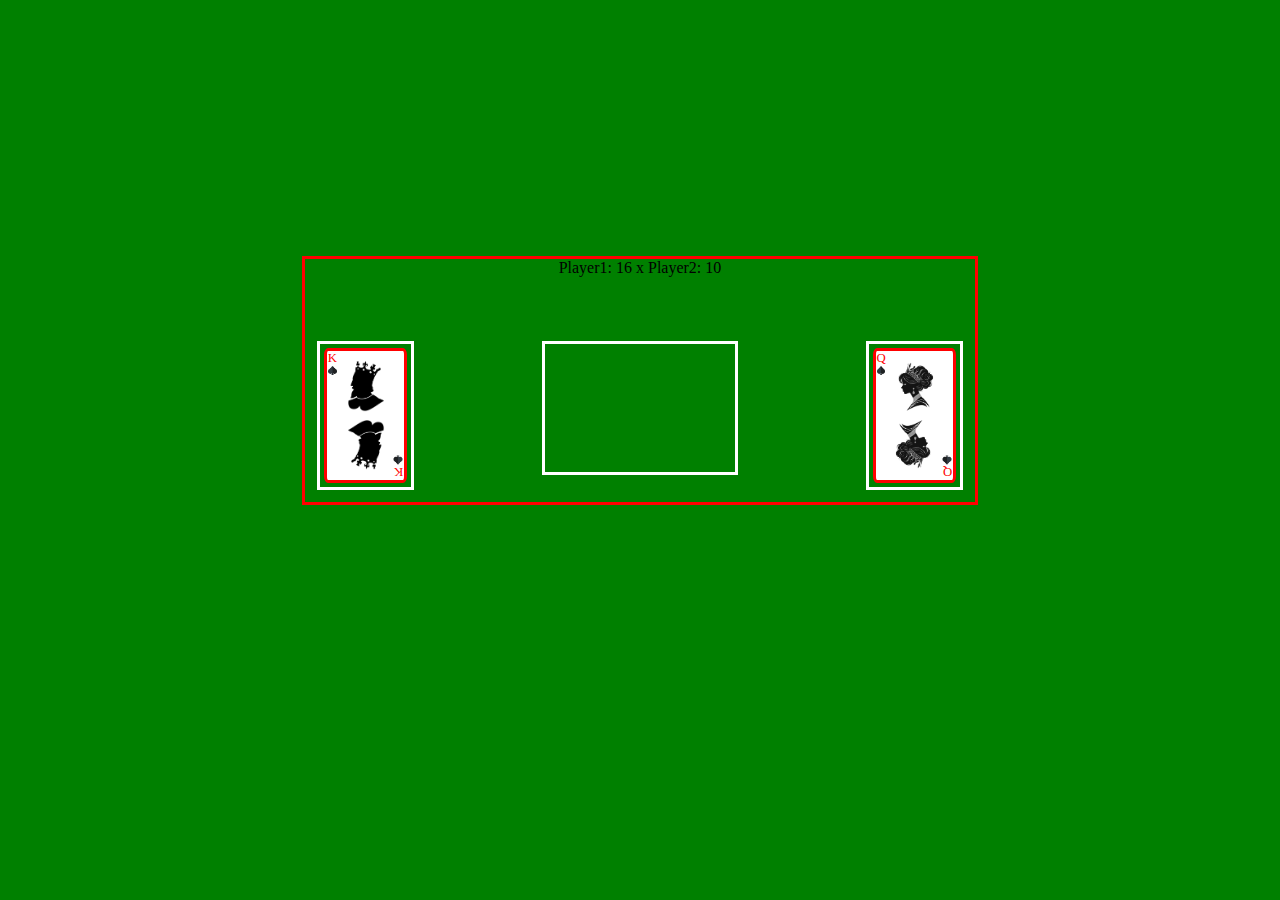
==== commit ebfa79a6: "showing the cards on the screen" ====
--- a/Index.html
+++ b/Index.html
@@ -4,10 +4,11 @@
     <meta charset="UTF-8" />
     <meta name="viewport" content="width=device-width, initial-scale=1.0" />
     <link rel="stylesheet" href="Style.css" />
-    
+    <script src="creatingDeck.js" defer></script>
     <title>cartas</title>
   </head>
   <body>
+        <!--
     <div class="heartsuit">
       <div class="heartsuit10 cardContainer">
         <div class="card-column-small">
@@ -1075,6 +1076,75 @@
         </div>
       </div>      
       
-    </div>    
+    </div> 
+  </div>
+  --> 
+
+  
+  <div class="gameTable">
+    <div class="UI">
+      <div class="scoreboard"></div>
+    </div>
+    <div class="game">
+      <div class="firstPlayerCards">
+        <div class="spadesSuit">
+          <div class="spadesuitking cardContainer">
+            <div class="card-column-small">
+              <p class="cardNumber">K</p>
+              <img class="spades" src="/images/spades.png" alt="spades" />
+            </div>
+            <div class="card-column-medium"></div>
+            <div class="card-column-middle">
+              <img class="king" src="/images/king-cópia.png" alt="spades" />
+              <img
+                class="king itensUpsideDown"
+                src="/images/king-cópia.png"
+                alt="spades"
+              />
+            </div>
+            <div class="card-column-medium"></div>
+            <div class="card-column-small Column-reversed">
+              <p class="cardNumber itensUpsideDown">K</p>
+              <img
+                class="spades itensUpsideDown"
+                src="/images/spades.png"
+                alt="spades"
+              />
+            </div>
+          </div>
+        </div>
+      </div>
+
+      <div class="battleArea"></div>
+      <div class="secondPlayerCards">
+        <div class="spadesSuit">
+          <div class="spadesuitQueen cardContainer">
+            <div class="card-column-small">
+              <p class="cardNumber">Q</p>
+              <img class="spades" src="/images/spades.png" alt="spades" />
+            </div>
+            <div class="card-column-medium"></div>
+            <div class="card-column-middle">
+              <img class="queen" src="/images/queen.png" alt="spades" />
+              <img
+                class="queen itensUpsideDown"
+                src="/images/queen.png"
+                alt="spades"
+              />
+            </div>
+            <div class="card-column-medium"></div>
+            <div class="card-column-small Column-reversed">
+              <p class="cardNumber itensUpsideDown">Q</p>
+              <img
+                class="spades itensUpsideDown"
+                src="/images/spades.png"
+                alt="spades"
+              />
+            </div>
+          </div>
+        </div>
+      </div>
+    </div>
+  </div>
   </body>
 </html>--- a/Style.css
+++ b/Style.css
@@ -1,102 +1,133 @@
-:root{
-    /*
-    antes cardHeight 15vw
-    e cardWidth 9vw
-    */
-    --cardHeight: 10vw;
-    --cardWidth: 6vw;
-    --firstAndLastCardColumnWidth:12.5%;
-    --cardMidleColumnsWidth: 25%;
-    --cardMidleColumnsHeight:90%;
+:root {
+  --cardHeight: 10vw;
+  --cardWidth: 6vw;
+  --firstAndLastCardColumnWidth: 12.5%;
+  --cardMidleColumnsWidth: 25%;
+  --cardMidleColumnsHeight: 90%;
 }
 
-p.cardNumber{
-    font-size: calc(var(--cardWidth) / 6);
-    color: red;
-    margin: 0;
+body {
+  background-color: green;
+}
+
+.gameTable {
+  margin: 20vw auto auto auto;
+  border: 3px solid red;
+  width: fit-content;
+}
+
+.UI {
+  display: flex;
+  justify-content: center;
+}
+
+.game {
+  display: flex;
+  flex-direction: row;
+  padding: 5vw 1vw 1vw 1vw;
+}
+
+p.cardNumber {
+  font-size: calc(var(--cardWidth) / 6);
+  color: red;
+  margin: 0;
 }
 
 .hearts,
 .diamonds,
 .clubs,
-.spades{
-width: 90%;
+.spades {
+  width: 90%;
 }
 
-.king{
-    width: 190%;
+.king {
+  width: 190%;
 }
 
-.queen{
-    width: 300%;
+.queen {
+  width: 300%;
 }
 
-.jack{
-    width: 350%;
+.jack {
+  width: 350%;
 }
 
-.itensUpsideDown{
-    transform: rotate(180deg);
+.itensUpsideDown {
+  transform: rotate(180deg);
 }
 
 .heartsuit,
 .diamondSuit,
 .clubsSuit,
-.spadesSuit{
-    display: flex;
-    flex-wrap: nowrap;
+.spadesSuit,
+.battleArea {
+  display: flex;
+  flex-wrap: wrap;
 }
 
-
-
-.cardContainer{
-    padding: 0.5%;
-    display: flex;
-    margin: 0.3vw;
-    flex-direction: row;
-    background-color: rgb(255, 255, 255);
-    border: 3px solid red; 
-    height: var(--cardHeight);
-    width: var(--cardWidth);
-    border-radius: 5%;
+.firstPlayerCards,
+.battleArea,
+.secondPlayerCards {
+  display: flex;
+  border: 3px solid white;
+  height: fit-content;
 }
 
-img[data-specialHeart="1"]{
-    position: relative;
-    bottom: 25%;
+.battleArea {
+  margin-left: 10vw;
+  margin-right: 10vw;
+  min-height: calc(var(--cardHeight));
+  max-height: fit-content;
+  width: calc(var(--cardWidth) * 2.48);
+}
+
+.cardContainer {
+  padding: 0.5%;
+  display: flex;
+  margin: 0.3vw;
+  flex-direction: row;
+  background-color: rgb(255, 255, 255);
+  border: 3px solid red;
+  height: var(--cardHeight);
+  width: var(--cardWidth);
+  border-radius: 5%;
+}
+
+img[data-specialHeart="1"] {
+  position: relative;
+  bottom: 25%;
 }
 
 .card-column-small,
 .card-column-medium,
-.card-column-middle
-{
-    display: flex;
-    flex-direction: column;
-    align-items: center;
-    width: var(--firstAndLastCardColumnWidth);
+.card-column-middle {
+  display: flex;
+  flex-direction: column;
+  align-items: center;
+  width: var(--firstAndLastCardColumnWidth);
 }
 
-.card-column-small{
-    width: var(--firstAndLastCardColumnWidth);
+.card-column-small {
+  width: var(--firstAndLastCardColumnWidth);
 }
 
-.card-column-middle{
-    justify-content: space-around;
-    align-self: center;
-    height: var(--cardMidleColumnsHeight);
-    width: var(--cardMidleColumnsWidth);
+.card-column-middle {
+  justify-content: space-around;
+  align-self: center;
+  height: var(--cardMidleColumnsHeight);
+  width: var(--cardMidleColumnsWidth);
 }
 
-.card-column-medium{
-    justify-content: space-between;
-    align-self: center;
-    height: var(--cardMidleColumnsHeight);
-    width: var(--cardMidleColumnsWidth);
+.card-column-medium {
+  justify-content: space-between;
+  align-self: center;
+  height: var(--cardMidleColumnsHeight);
+  width: var(--cardMidleColumnsWidth);
 }
 
-.Column-reversed{
-    display: flex;
-    flex-direction: column-reverse;
-    align-items: center;
-    width: var(--firstAndLastCardColumnWidth);
-}+.Column-reversed {
+  display: flex;
+  flex-direction: column-reverse;
+  align-items: center;
+  width: var(--firstAndLastCardColumnWidth);
+}
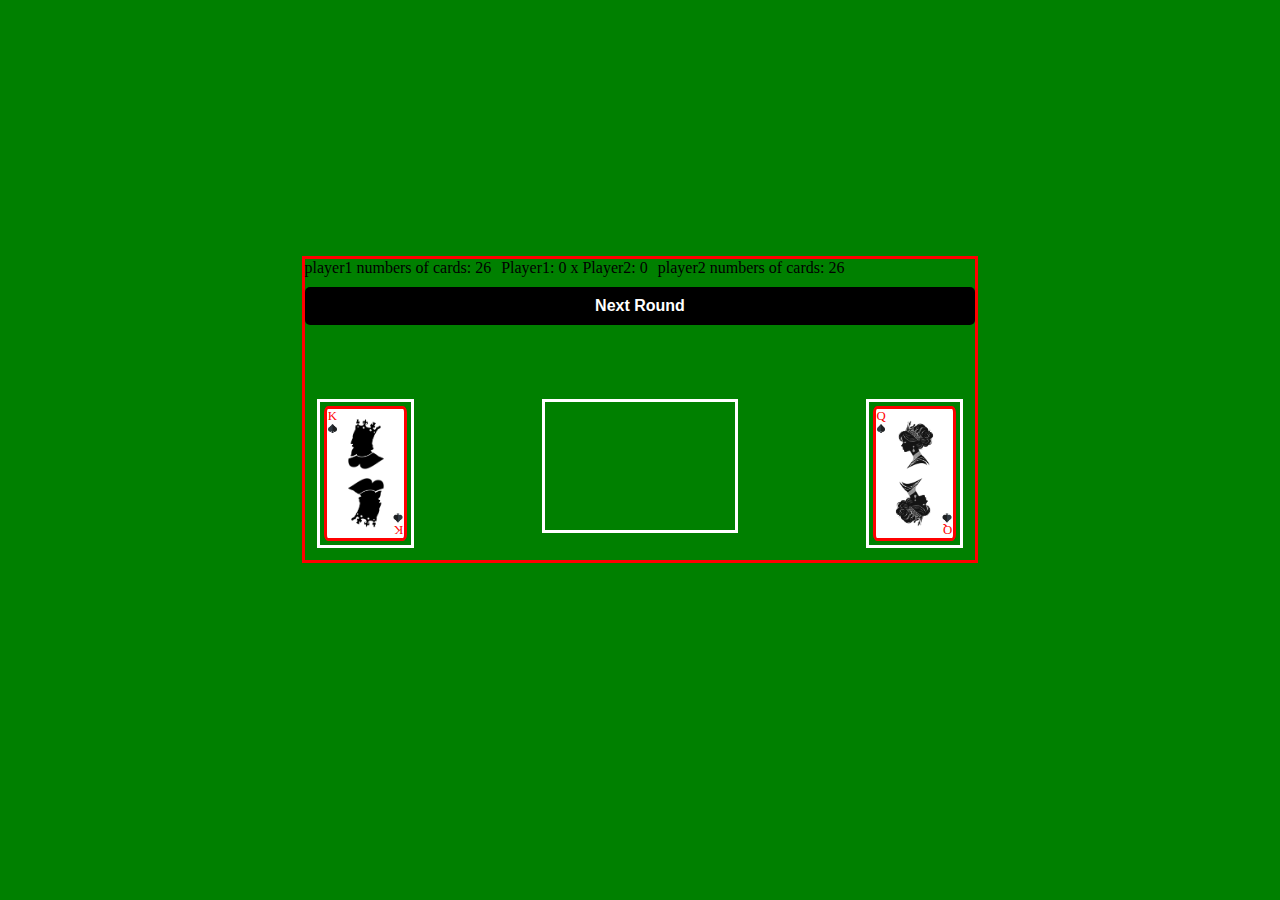
==== commit 141248b2: "before Show" ====
--- a/Index.html
+++ b/Index.html
@@ -8,7 +8,7 @@
     <title>cartas</title>
   </head>
   <body>
-        <!--
+    <!--
     <div class="heartsuit">
       <div class="heartsuit10 cardContainer">
         <div class="card-column-small">
@@ -1078,73 +1078,79 @@
       
     </div> 
   </div>
-  --> 
-
-  
-  <div class="gameTable">
-    <div class="UI">
-      <div class="scoreboard"></div>
-    </div>
-    <div class="game">
-      <div class="firstPlayerCards">
-        <div class="spadesSuit">
-          <div class="spadesuitking cardContainer">
-            <div class="card-column-small">
-              <p class="cardNumber">K</p>
-              <img class="spades" src="/images/spades.png" alt="spades" />
-            </div>
-            <div class="card-column-medium"></div>
-            <div class="card-column-middle">
-              <img class="king" src="/images/king-cópia.png" alt="spades" />
-              <img
-                class="king itensUpsideDown"
-                src="/images/king-cópia.png"
-                alt="spades"
-              />
-            </div>
-            <div class="card-column-medium"></div>
-            <div class="card-column-small Column-reversed">
-              <p class="cardNumber itensUpsideDown">K</p>
-              <img
-                class="spades itensUpsideDown"
-                src="/images/spades.png"
-                alt="spades"
-              />
+  -->
+
+    <div class="gameTable">
+      <div class="UI">
+        <div class="showPlayersInfos">
+          <div class="player1NumberOfCards"></div>
+          <div class="scoreboard"></div>
+          <div class="player2NumberOfCards"></div>
+        </div>
+        <div class="nextRoundButtonDiv">
+          <button class="nextRoundButton">Next Round</button>
+        </div>
+      </div>
+      <div class="game">
+        <div class="firstPlayerCards">
+          <div class="spadesSuit">
+            <div class="spadesuitking cardContainer">
+              <div class="card-column-small">
+                <p class="cardNumber">K</p>
+                <img class="spades" src="/images/spades.png" alt="spades" />
+              </div>
+              <div class="card-column-medium"></div>
+              <div class="card-column-middle">
+                <img class="king" src="/images/king-cópia.png" alt="spades" />
+                <img
+                  class="king itensUpsideDown"
+                  src="/images/king-cópia.png"
+                  alt="spades"
+                />
+              </div>
+              <div class="card-column-medium"></div>
+              <div class="card-column-small Column-reversed">
+                <p class="cardNumber itensUpsideDown">K</p>
+                <img
+                  class="spades itensUpsideDown"
+                  src="/images/spades.png"
+                  alt="spades"
+                />
+              </div>
             </div>
           </div>
         </div>
-      </div>
-
-      <div class="battleArea"></div>
-      <div class="secondPlayerCards">
-        <div class="spadesSuit">
-          <div class="spadesuitQueen cardContainer">
-            <div class="card-column-small">
-              <p class="cardNumber">Q</p>
-              <img class="spades" src="/images/spades.png" alt="spades" />
-            </div>
-            <div class="card-column-medium"></div>
-            <div class="card-column-middle">
-              <img class="queen" src="/images/queen.png" alt="spades" />
-              <img
-                class="queen itensUpsideDown"
-                src="/images/queen.png"
-                alt="spades"
-              />
-            </div>
-            <div class="card-column-medium"></div>
-            <div class="card-column-small Column-reversed">
-              <p class="cardNumber itensUpsideDown">Q</p>
-              <img
-                class="spades itensUpsideDown"
-                src="/images/spades.png"
-                alt="spades"
-              />
+
+        <div class="battleArea"></div>
+        <div class="secondPlayerCards">
+          <div class="spadesSuit">
+            <div class="spadesuitQueen cardContainer">
+              <div class="card-column-small">
+                <p class="cardNumber">Q</p>
+                <img class="spades" src="/images/spades.png" alt="spades" />
+              </div>
+              <div class="card-column-medium"></div>
+              <div class="card-column-middle">
+                <img class="queen" src="/images/queen.png" alt="spades" />
+                <img
+                  class="queen itensUpsideDown"
+                  src="/images/queen.png"
+                  alt="spades"
+                />
+              </div>
+              <div class="card-column-medium"></div>
+              <div class="card-column-small Column-reversed">
+                <p class="cardNumber itensUpsideDown">Q</p>
+                <img
+                  class="spades itensUpsideDown"
+                  src="/images/spades.png"
+                  alt="spades"
+                />
+              </div>
             </div>
           </div>
         </div>
       </div>
     </div>
-  </div>
   </body>
-</html>+</html>
--- a/Style.css
+++ b/Style.css
@@ -19,6 +19,34 @@
 .UI {
   display: flex;
   justify-content: center;
+  flex-direction: column;
+}
+
+.showPlayersInfos {
+  display: flex;
+  flex-direction: row;
+  gap: 10px;
+}
+
+.nextRoundButtonDiv {
+  display: flex;
+  flex-direction: row;
+  justify-content: center;
+  width: 100%;
+}
+
+.nextRoundButton {
+  display: flex;
+  flex-direction: row;
+  justify-content: center;
+  padding: 10px 0;
+  background-color: black;
+  color: white;
+  border: none;
+  border-radius: 5px;
+  font-size: 16px;
+  cursor: pointer;
+  margin: 10px 0;
 }
 
 .game {
@@ -82,10 +110,10 @@
 }
 
 .cardContainer {
+  display: flex;
+  flex-direction: row;
   padding: 0.5%;
-  display: flex;
   margin: 0.3vw;
-  flex-direction: row;
   background-color: rgb(255, 255, 255);
   border: 3px solid red;
   height: var(--cardHeight);
@@ -131,3 +159,90 @@
   align-items: center;
   width: var(--firstAndLastCardColumnWidth);
 }
+
+body {
+  background-color: green;
+  display: flex;
+  justify-content: center;
+  align-items: center;
+  height: 100vh;
+  margin: 0;
+}
+
+.menuContainer {
+  width: 100%;
+  max-width: 400px;
+  margin: 0 auto;
+}
+
+.formMenu {
+  display: flex;
+  flex-direction: column;
+  border: 3px solid red;
+  border-radius: 10px;
+  padding: 30px;
+  background-color: white;
+  box-shadow: 0 10px 20px rgba(0, 0, 0, 0.1);
+}
+
+h1 {
+  text-align: center;
+  margin-top: 0;
+  margin-bottom: 20px;
+}
+
+.inputGroup {
+  margin-bottom: 20px;
+}
+
+label {
+  display: block;
+  margin-bottom: 8px;
+  font-weight: 600;
+}
+
+input[type="text"] {
+  width: 100%;
+  padding: 12px;
+  border: 2px solid #ddd;
+  border-radius: 5px;
+  font-size: 16px;
+  transition: border-color 0.3s;
+}
+
+input[type="text"]:focus {
+  border-color: #3498db;
+  outline: none;
+}
+
+.startQuitButtons {
+  display: flex;
+  justify-content: space-between;
+  margin-top: 10px;
+}
+
+button {
+  flex: 1;
+  background-color: black;
+  color: white;
+  border: none;
+  border-radius: 5px;
+  padding: 12px 0;
+  font-size: 16px;
+  font-weight: 600;
+  cursor: pointer;
+  transition: background-color 0.3s;
+}
+
+button:hover {
+  background-color: #202326;
+}
+
+button.quit {
+  background-color: red;
+  margin-left: 15px;
+}
+
+button.quit:hover {
+  background-color: #c0392b;
+}